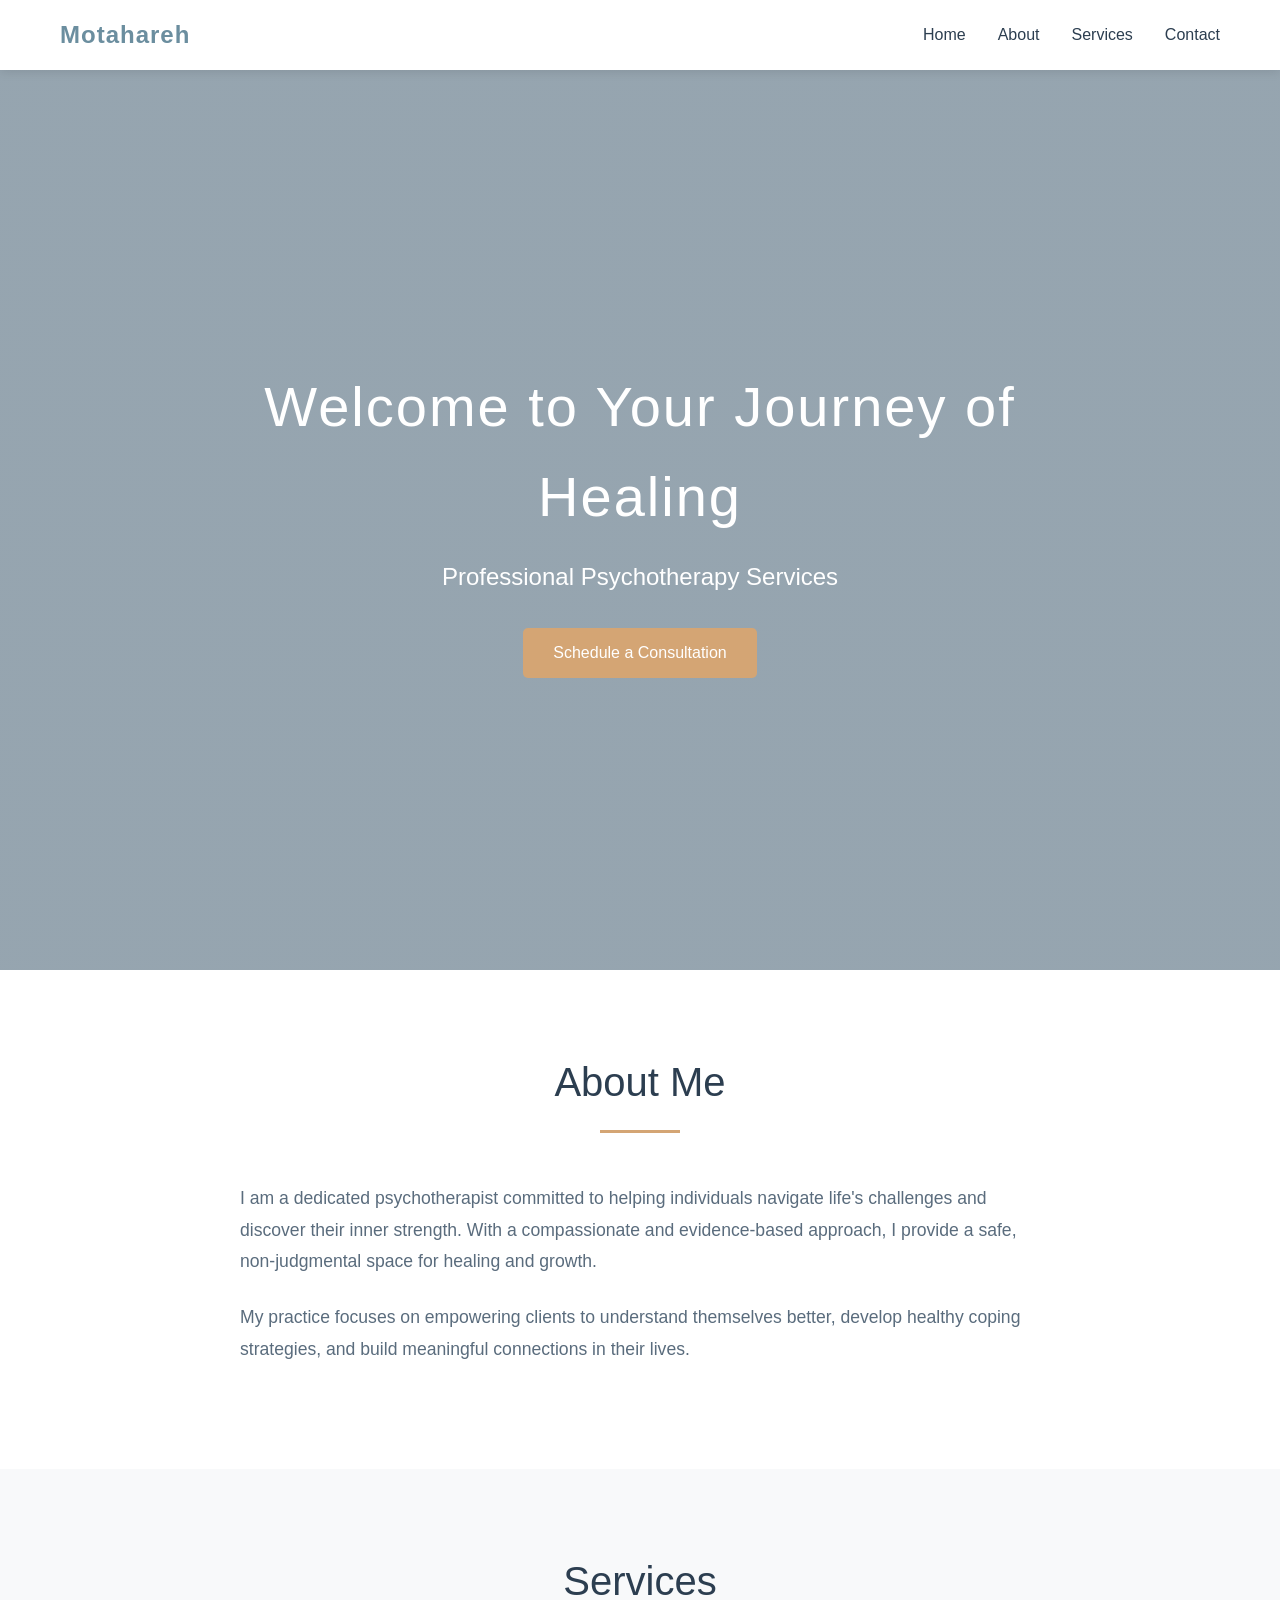
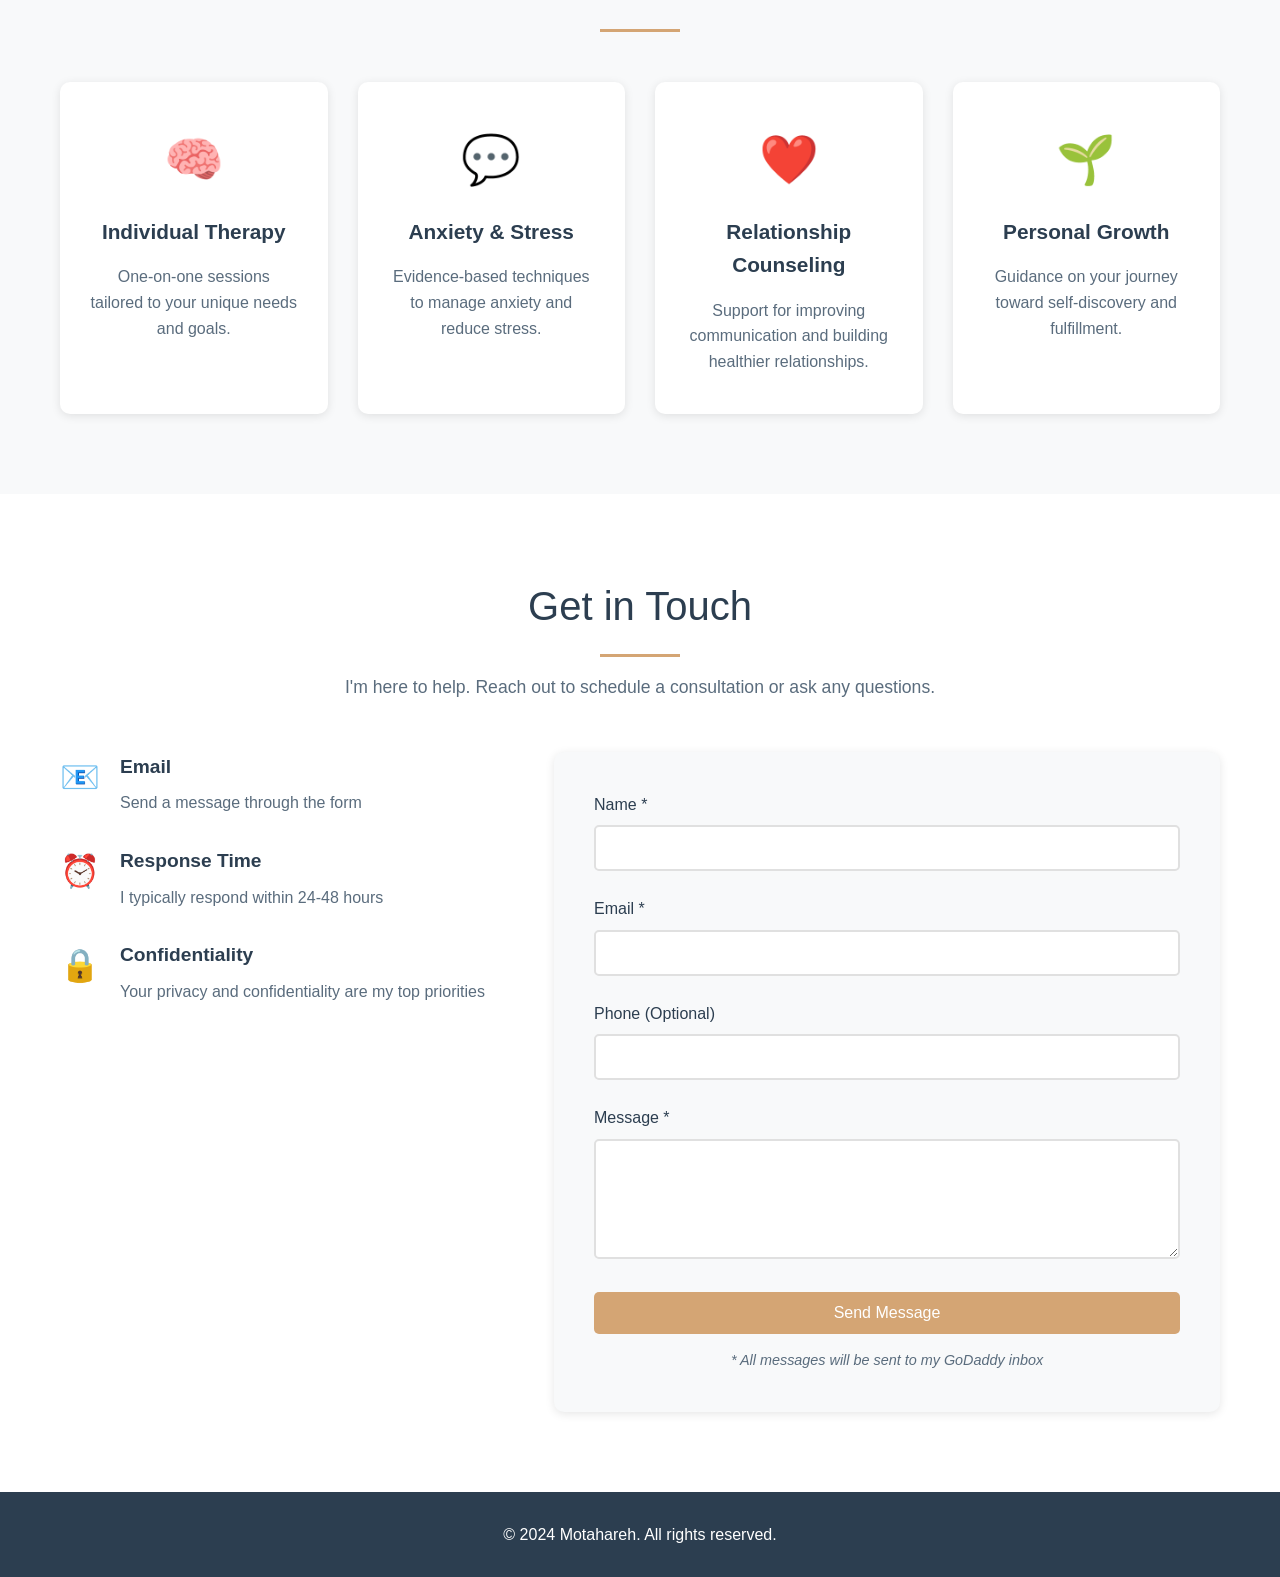
==== index.html @ 57ba9994 "Add files via upload" ====
<!DOCTYPE html>
<html lang="en">
<head>
    <meta charset="UTF-8">
    <meta name="viewport" content="width=device-width, initial-scale=1.0">
    <title>Motahareh - Psychotherapy Services</title>
    <link rel="stylesheet" href="styles.css">
</head>
<body>
    <!-- Navigation -->
    <nav class="navbar">
        <div class="container">
            <div class="nav-brand">Motahareh</div>
            <ul class="nav-menu">
                <li><a href="#home">Home</a></li>
                <li><a href="#about">About</a></li>
                <li><a href="#services">Services</a></li>
                <li><a href="#contact">Contact</a></li>
            </ul>
        </div>
    </nav>

    <!-- Hero Section with Therapy Photo -->
    <section id="home" class="hero">
        <div class="hero-overlay"></div>
        <div class="hero-content">
            <h1>Welcome to Your Journey of Healing</h1>
            <p class="hero-subtitle">Professional Psychotherapy Services</p>
            <a href="#contact" class="btn btn-primary">Schedule a Consultation</a>
        </div>
    </section>

    <!-- About Section -->
    <section id="about" class="about">
        <div class="container">
            <div class="section-header">
                <h2>About Me</h2>
                <div class="underline"></div>
            </div>
            <div class="about-content">
                <div class="about-text">
                    <p>I am a dedicated psychotherapist committed to helping individuals navigate life's challenges and discover their inner strength. With a compassionate and evidence-based approach, I provide a safe, non-judgmental space for healing and growth.</p>
                    <p>My practice focuses on empowering clients to understand themselves better, develop healthy coping strategies, and build meaningful connections in their lives.</p>
                </div>
            </div>
        </div>
    </section>

    <!-- Services Section -->
    <section id="services" class="services">
        <div class="container">
            <div class="section-header">
                <h2>Services</h2>
                <div class="underline"></div>
            </div>
            <div class="services-grid">
                <div class="service-card">
                    <div class="service-icon">🧠</div>
                    <h3>Individual Therapy</h3>
                    <p>One-on-one sessions tailored to your unique needs and goals.</p>
                </div>
                <div class="service-card">
                    <div class="service-icon">💬</div>
                    <h3>Anxiety & Stress</h3>
                    <p>Evidence-based techniques to manage anxiety and reduce stress.</p>
                </div>
                <div class="service-card">
                    <div class="service-icon">❤️</div>
                    <h3>Relationship Counseling</h3>
                    <p>Support for improving communication and building healthier relationships.</p>
                </div>
                <div class="service-card">
                    <div class="service-icon">🌱</div>
                    <h3>Personal Growth</h3>
                    <p>Guidance on your journey toward self-discovery and fulfillment.</p>
                </div>
            </div>
        </div>
    </section>

    <!-- Contact Section -->
    <section id="contact" class="contact">
        <div class="container">
            <div class="section-header">
                <h2>Get in Touch</h2>
                <div class="underline"></div>
                <p class="section-subtitle">I'm here to help. Reach out to schedule a consultation or ask any questions.</p>
            </div>
            <div class="contact-wrapper">
                <div class="contact-info">
                    <div class="info-item">
                        <div class="info-icon">📧</div>
                        <div>
                            <h4>Email</h4>
                            <p>Send a message through the form</p>
                        </div>
                    </div>
                    <div class="info-item">
                        <div class="info-icon">⏰</div>
                        <div>
                            <h4>Response Time</h4>
                            <p>I typically respond within 24-48 hours</p>
                        </div>
                    </div>
                    <div class="info-item">
                        <div class="info-icon">🔒</div>
                        <div>
                            <h4>Confidentiality</h4>
                            <p>Your privacy and confidentiality are my top priorities</p>
                        </div>
                    </div>
                </div>
                <form class="contact-form" id="contactForm" action="#" method="POST">
                    <div class="form-group">
                        <label for="name">Name *</label>
                        <input type="text" id="name" name="name" required>
                    </div>
                    <div class="form-group">
                        <label for="email">Email *</label>
                        <input type="email" id="email" name="email" required>
                    </div>
                    <div class="form-group">
                        <label for="phone">Phone (Optional)</label>
                        <input type="tel" id="phone" name="phone">
                    </div>
                    <div class="form-group">
                        <label for="message">Message *</label>
                        <textarea id="message" name="message" rows="5" required></textarea>
                    </div>
                    <button type="submit" class="btn btn-primary btn-full">Send Message</button>
                    <p class="form-note">* All messages will be sent to my GoDaddy inbox</p>
                </form>
            </div>
        </div>
    </section>

    <!-- Footer -->
    <footer class="footer">
        <div class="container">
            <p>&copy; 2024 Motahareh. All rights reserved.</p>
        </div>
    </footer>

    <script src="script.js"></script>
</body>
</html>
---- styles.css ----
/* Reset and Base Styles */
* {
    margin: 0;
    padding: 0;
    box-sizing: border-box;
}

:root {
    --primary-color: #6B8E9F;
    --secondary-color: #8FA8B5;
    --accent-color: #D4A574;
    --text-dark: #2C3E50;
    --text-light: #5A6C7D;
    --bg-light: #F8F9FA;
    --bg-white: #FFFFFF;
    --shadow: 0 2px 10px rgba(0, 0, 0, 0.1);
    --shadow-hover: 0 5px 20px rgba(0, 0, 0, 0.15);
}

body {
    font-family: 'Segoe UI', Tahoma, Geneva, Verdana, sans-serif;
    line-height: 1.6;
    color: var(--text-dark);
    overflow-x: hidden;
}

.container {
    max-width: 1200px;
    margin: 0 auto;
    padding: 0 20px;
}

/* Navigation */
.navbar {
    background: var(--bg-white);
    box-shadow: var(--shadow);
    position: fixed;
    top: 0;
    width: 100%;
    z-index: 1000;
    padding: 1rem 0;
}

.navbar .container {
    display: flex;
    justify-content: space-between;
    align-items: center;
}

.nav-brand {
    font-size: 1.5rem;
    font-weight: 600;
    color: var(--primary-color);
    letter-spacing: 1px;
}

.nav-menu {
    display: flex;
    list-style: none;
    gap: 2rem;
}

.nav-menu a {
    text-decoration: none;
    color: var(--text-dark);
    font-weight: 500;
    transition: color 0.3s ease;
}

.nav-menu a:hover {
    color: var(--primary-color);
}

/* Hero Section */
.hero {
    height: 100vh;
    background: linear-gradient(rgba(107, 142, 159, 0.4), rgba(107, 142, 159, 0.4)),
                url('https://images.unsplash.com/photo-1506126613408-eca07ce68773?ixlib=rb-4.0.3&ixid=M3wxMjA3fDB8MHxwaG90by1wYWdlfHx8fGVufDB8fHx8fA%3D%3D&auto=format&fit=crop&w=1999&q=80') center/cover no-repeat;
    display: flex;
    align-items: center;
    justify-content: center;
    text-align: center;
    color: white;
    position: relative;
    margin-top: 70px;
}

.hero-overlay {
    position: absolute;
    top: 0;
    left: 0;
    right: 0;
    bottom: 0;
    background: rgba(44, 62, 80, 0.3);
}

.hero-content {
    position: relative;
    z-index: 1;
    max-width: 800px;
    padding: 0 20px;
}

.hero h1 {
    font-size: 3.5rem;
    margin-bottom: 1rem;
    font-weight: 300;
    letter-spacing: 2px;
}

.hero-subtitle {
    font-size: 1.5rem;
    margin-bottom: 2rem;
    font-weight: 300;
}

/* Buttons */
.btn {
    display: inline-block;
    padding: 12px 30px;
    text-decoration: none;
    border-radius: 5px;
    font-weight: 500;
    transition: all 0.3s ease;
    border: none;
    cursor: pointer;
    font-size: 1rem;
}

.btn-primary {
    background: var(--accent-color);
    color: white;
}

.btn-primary:hover {
    background: #C49564;
    transform: translateY(-2px);
    box-shadow: var(--shadow-hover);
}

.btn-full {
    width: 100%;
}

/* Section Styles */
section {
    padding: 80px 0;
}

.section-header {
    text-align: center;
    margin-bottom: 50px;
}

.section-header h2 {
    font-size: 2.5rem;
    color: var(--text-dark);
    margin-bottom: 1rem;
    font-weight: 300;
}

.underline {
    width: 80px;
    height: 3px;
    background: var(--accent-color);
    margin: 0 auto 1rem;
}

.section-subtitle {
    color: var(--text-light);
    font-size: 1.1rem;
    max-width: 600px;
    margin: 0 auto;
}

/* About Section */
.about {
    background: var(--bg-white);
}

.about-content {
    max-width: 800px;
    margin: 0 auto;
}

.about-text p {
    font-size: 1.1rem;
    color: var(--text-light);
    margin-bottom: 1.5rem;
    line-height: 1.8;
}

/* Services Section */
.services {
    background: var(--bg-light);
}

.services-grid {
    display: grid;
    grid-template-columns: repeat(auto-fit, minmax(250px, 1fr));
    gap: 30px;
    margin-top: 50px;
}

.service-card {
    background: var(--bg-white);
    padding: 40px 30px;
    border-radius: 10px;
    text-align: center;
    box-shadow: var(--shadow);
    transition: transform 0.3s ease, box-shadow 0.3s ease;
}

.service-card:hover {
    transform: translateY(-5px);
    box-shadow: var(--shadow-hover);
}

.service-icon {
    font-size: 3rem;
    margin-bottom: 1rem;
}

.service-card h3 {
    color: var(--text-dark);
    margin-bottom: 1rem;
    font-size: 1.3rem;
}

.service-card p {
    color: var(--text-light);
    line-height: 1.6;
}

/* Contact Section */
.contact {
    background: var(--bg-white);
}

.contact-wrapper {
    display: grid;
    grid-template-columns: 1fr 1.5fr;
    gap: 50px;
    margin-top: 50px;
}

.contact-info {
    display: flex;
    flex-direction: column;
    gap: 30px;
}

.info-item {
    display: flex;
    gap: 20px;
    align-items: flex-start;
}

.info-icon {
    font-size: 2rem;
    flex-shrink: 0;
}

.info-item h4 {
    color: var(--text-dark);
    margin-bottom: 0.5rem;
    font-size: 1.2rem;
}

.info-item p {
    color: var(--text-light);
    line-height: 1.6;
}

.contact-form {
    background: var(--bg-light);
    padding: 40px;
    border-radius: 10px;
    box-shadow: var(--shadow);
}

.form-group {
    margin-bottom: 25px;
}

.form-group label {
    display: block;
    margin-bottom: 8px;
    color: var(--text-dark);
    font-weight: 500;
}

.form-group input,
.form-group textarea {
    width: 100%;
    padding: 12px;
    border: 2px solid #E0E0E0;
    border-radius: 5px;
    font-size: 1rem;
    font-family: inherit;
    transition: border-color 0.3s ease;
}

.form-group input:focus,
.form-group textarea:focus {
    outline: none;
    border-color: var(--primary-color);
}

.form-group textarea {
    resize: vertical;
    min-height: 120px;
}

.form-note {
    margin-top: 15px;
    font-size: 0.9rem;
    color: var(--text-light);
    text-align: center;
    font-style: italic;
}

/* Footer */
.footer {
    background: var(--text-dark);
    color: white;
    text-align: center;
    padding: 30px 0;
}

/* Responsive Design */
@media (max-width: 768px) {
    .nav-menu {
        gap: 1rem;
        font-size: 0.9rem;
    }

    .hero h1 {
        font-size: 2.5rem;
    }

    .hero-subtitle {
        font-size: 1.2rem;
    }

    .section-header h2 {
        font-size: 2rem;
    }

    .contact-wrapper {
        grid-template-columns: 1fr;
    }

    .services-grid {
        grid-template-columns: 1fr;
    }
}

@media (max-width: 480px) {
    .hero h1 {
        font-size: 2rem;
    }

    .nav-menu {
        flex-direction: column;
        gap: 0.5rem;
    }

    .contact-form {
        padding: 25px;
    }
}
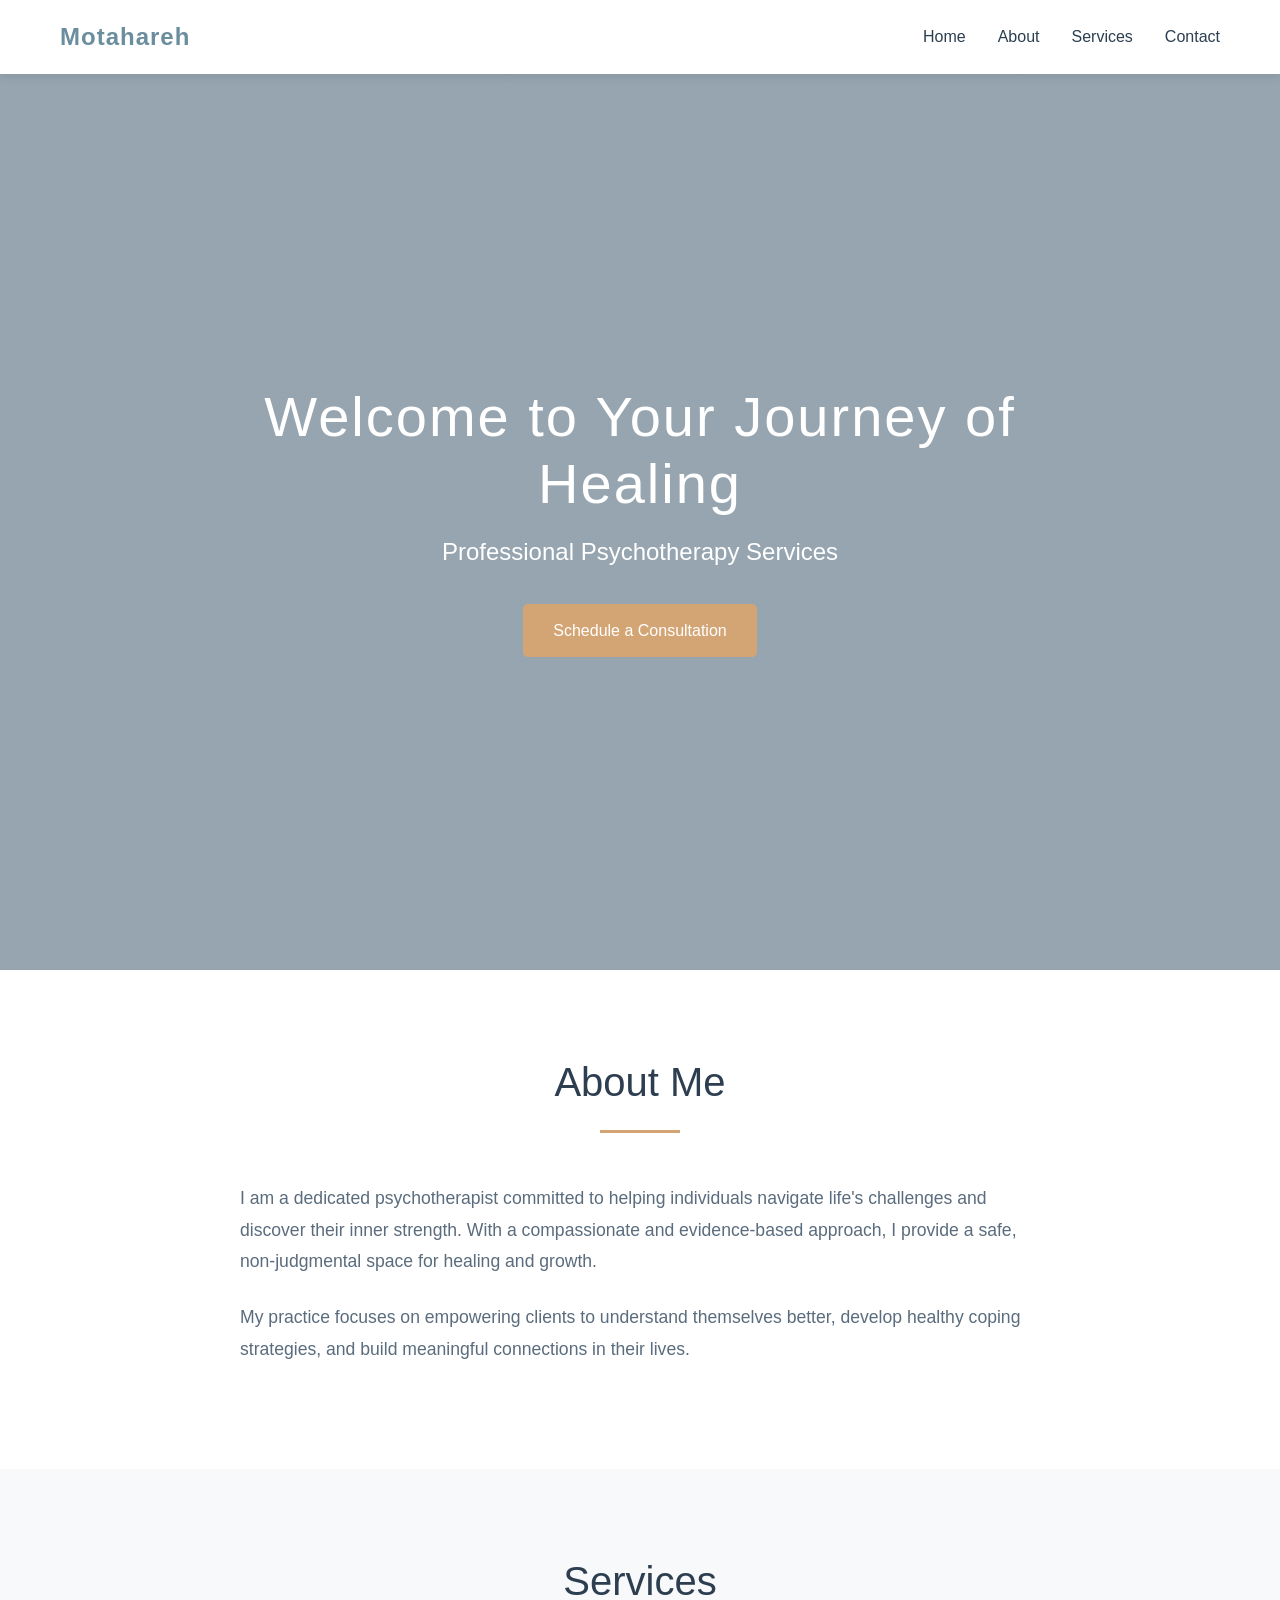
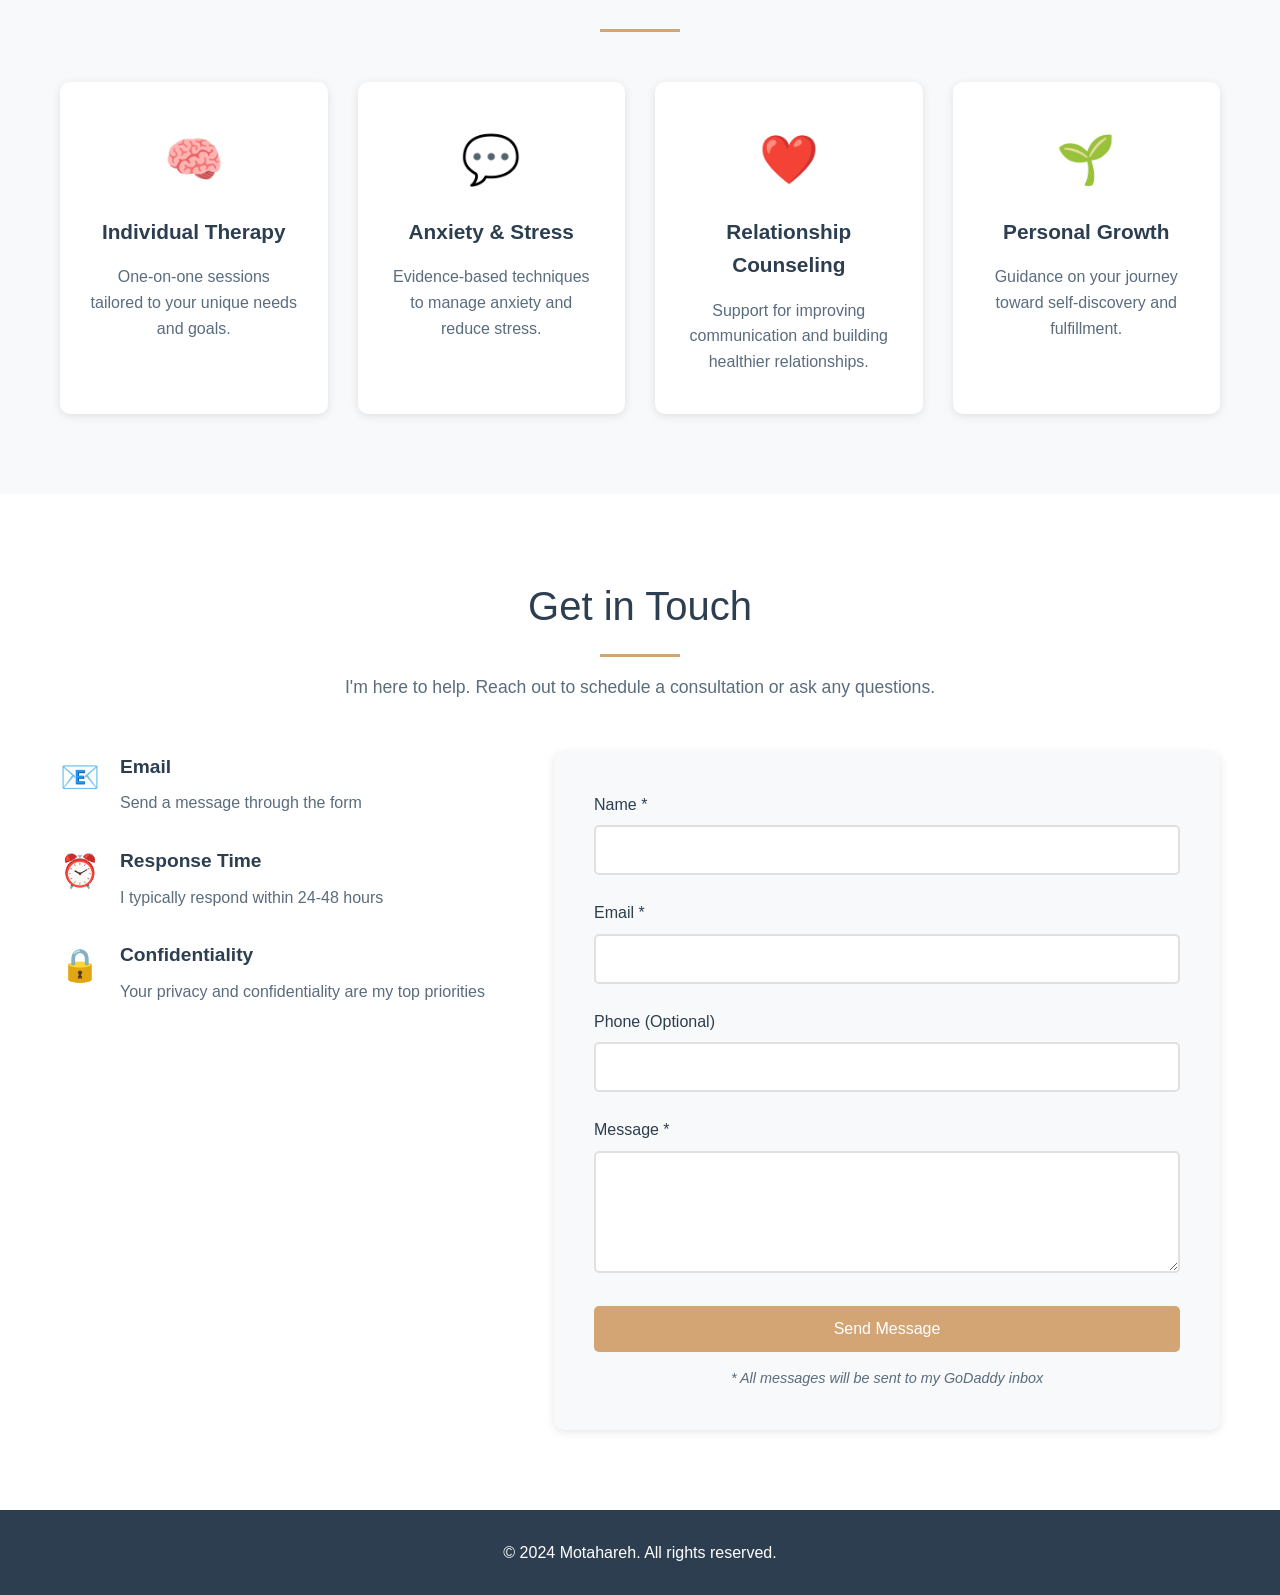
==== commit 0931c574: "Make website mobile-friendly: Add hamburger menu, improve responsive design, optimize touch targets" ====
--- a/index.html
+++ b/index.html
@@ -11,6 +11,11 @@
     <nav class="navbar">
         <div class="container">
             <div class="nav-brand">Motahareh</div>
+            <button class="mobile-menu-toggle" aria-label="Toggle menu">
+                <span></span>
+                <span></span>
+                <span></span>
+            </button>
             <ul class="nav-menu">
                 <li><a href="#home">Home</a></li>
                 <li><a href="#about">About</a></li>
--- a/styles.css
+++ b/styles.css
@@ -30,6 +30,12 @@
     padding: 0 20px;
 }
 
+@media (max-width: 768px) {
+    .container {
+        padding: 0 15px;
+    }
+}
+
 /* Navigation */
 .navbar {
     background: var(--bg-white);
@@ -54,6 +60,36 @@
     letter-spacing: 1px;
 }
 
+.mobile-menu-toggle {
+    display: none;
+    flex-direction: column;
+    background: none;
+    border: none;
+    cursor: pointer;
+    padding: 5px;
+    gap: 5px;
+}
+
+.mobile-menu-toggle span {
+    width: 25px;
+    height: 3px;
+    background: var(--text-dark);
+    transition: all 0.3s ease;
+    border-radius: 2px;
+}
+
+.mobile-menu-toggle.active span:nth-child(1) {
+    transform: rotate(45deg) translate(8px, 8px);
+}
+
+.mobile-menu-toggle.active span:nth-child(2) {
+    opacity: 0;
+}
+
+.mobile-menu-toggle.active span:nth-child(3) {
+    transform: rotate(-45deg) translate(7px, -7px);
+}
+
 .nav-menu {
     display: flex;
     list-style: none;
@@ -65,6 +101,8 @@
     color: var(--text-dark);
     font-weight: 500;
     transition: color 0.3s ease;
+    padding: 0.5rem 0;
+    display: block;
 }
 
 .nav-menu a:hover {
@@ -73,7 +111,8 @@
 
 /* Hero Section */
 .hero {
-    height: 100vh;
+    min-height: 100vh;
+    height: auto;
     background: linear-gradient(rgba(107, 142, 159, 0.4), rgba(107, 142, 159, 0.4)),
                 url('https://images.unsplash.com/photo-1506126613408-eca07ce68773?ixlib=rb-4.0.3&ixid=M3wxMjA3fDB8MHxwaG90by1wYWdlfHx8fGVufDB8fHx8fA%3D%3D&auto=format&fit=crop&w=1999&q=80') center/cover no-repeat;
     display: flex;
@@ -83,6 +122,7 @@
     color: white;
     position: relative;
     margin-top: 70px;
+    padding: 40px 0;
 }
 
 .hero-overlay {
@@ -106,6 +146,7 @@
     margin-bottom: 1rem;
     font-weight: 300;
     letter-spacing: 2px;
+    line-height: 1.2;
 }
 
 .hero-subtitle {
@@ -116,8 +157,10 @@
 
 /* Buttons */
 .btn {
-    display: inline-block;
-    padding: 12px 30px;
+    display: inline-flex;
+    align-items: center;
+    justify-content: center;
+    padding: 14px 30px;
     text-decoration: none;
     border-radius: 5px;
     font-weight: 500;
@@ -125,6 +168,7 @@
     border: none;
     cursor: pointer;
     font-size: 1rem;
+    min-height: 44px; /* Minimum touch target size */
 }
 
 .btn-primary {
@@ -145,6 +189,18 @@
 /* Section Styles */
 section {
     padding: 80px 0;
+}
+
+@media (max-width: 768px) {
+    section {
+        padding: 50px 0;
+    }
+}
+
+@media (max-width: 480px) {
+    section {
+        padding: 40px 0;
+    }
 }
 
 .section-header {
@@ -188,6 +244,12 @@
     color: var(--text-light);
     margin-bottom: 1.5rem;
     line-height: 1.8;
+}
+
+@media (max-width: 768px) {
+    .about-text p {
+        font-size: 1rem;
+    }
 }
 
 /* Services Section */
@@ -279,6 +341,18 @@
     box-shadow: var(--shadow);
 }
 
+@media (max-width: 768px) {
+    .contact-form {
+        padding: 30px 20px;
+    }
+}
+
+@media (max-width: 480px) {
+    .contact-form {
+        padding: 25px 15px;
+    }
+}
+
 .form-group {
     margin-bottom: 25px;
 }
@@ -293,12 +367,20 @@
 .form-group input,
 .form-group textarea {
     width: 100%;
-    padding: 12px;
+    padding: 14px;
     border: 2px solid #E0E0E0;
     border-radius: 5px;
     font-size: 1rem;
     font-family: inherit;
     transition: border-color 0.3s ease;
+    min-height: 44px; /* Minimum touch target size */
+}
+
+@media (max-width: 480px) {
+    .form-group input,
+    .form-group textarea {
+        font-size: 16px; /* Prevents zoom on iOS */
+    }
 }
 
 .form-group input:focus,
@@ -330,44 +412,180 @@
 
 /* Responsive Design */
 @media (max-width: 768px) {
+    .mobile-menu-toggle {
+        display: flex;
+    }
+
     .nav-menu {
-        gap: 1rem;
-        font-size: 0.9rem;
+        position: fixed;
+        top: 70px;
+        left: 0;
+        width: 100%;
+        background: var(--bg-white);
+        flex-direction: column;
+        gap: 0;
+        padding: 0;
+        max-height: 0;
+        overflow: hidden;
+        transition: max-height 0.3s ease, box-shadow 0.3s ease;
+        box-shadow: none;
+    }
+
+    .nav-menu.active {
+        max-height: 400px;
+        box-shadow: var(--shadow);
+        padding: 20px 0;
+    }
+
+    .nav-menu li {
+        width: 100%;
+        border-bottom: 1px solid #f0f0f0;
+    }
+
+    .nav-menu li:last-child {
+        border-bottom: none;
+    }
+
+    .nav-menu a {
+        padding: 15px 20px;
+        font-size: 1rem;
+        width: 100%;
+    }
+
+    .hero {
+        min-height: 70vh;
+        padding: 60px 0;
     }
 
     .hero h1 {
-        font-size: 2.5rem;
+        font-size: 2.2rem;
+        letter-spacing: 1px;
+        padding: 0 10px;
     }
 
     .hero-subtitle {
-        font-size: 1.2rem;
+        font-size: 1.1rem;
+        padding: 0 10px;
     }
 
     .section-header h2 {
         font-size: 2rem;
     }
 
+    .section-header {
+        margin-bottom: 35px;
+    }
+
     .contact-wrapper {
         grid-template-columns: 1fr;
+        gap: 30px;
     }
 
     .services-grid {
         grid-template-columns: 1fr;
+        gap: 20px;
+    }
+
+    .service-card {
+        padding: 30px 20px;
+    }
+
+    .info-item {
+        gap: 15px;
+    }
+
+    .info-icon {
+        font-size: 1.5rem;
     }
 }
 
 @media (max-width: 480px) {
+    .nav-brand {
+        font-size: 1.3rem;
+    }
+
+    .hero {
+        min-height: 60vh;
+        padding: 40px 0;
+        margin-top: 60px;
+    }
+
     .hero h1 {
-        font-size: 2rem;
-    }
-
-    .nav-menu {
+        font-size: 1.8rem;
+        margin-bottom: 0.8rem;
+    }
+
+    .hero-subtitle {
+        font-size: 1rem;
+        margin-bottom: 1.5rem;
+    }
+
+    .section-header h2 {
+        font-size: 1.75rem;
+    }
+
+    .section-header {
+        margin-bottom: 30px;
+    }
+
+    .section-subtitle {
+        font-size: 1rem;
+        padding: 0 10px;
+    }
+
+    .about-text p {
+        font-size: 0.95rem;
+    }
+
+    .service-card {
+        padding: 25px 15px;
+    }
+
+    .service-icon {
+        font-size: 2.5rem;
+    }
+
+    .service-card h3 {
+        font-size: 1.2rem;
+    }
+
+    .contact-wrapper {
+        gap: 25px;
+    }
+
+    .contact-info {
+        gap: 20px;
+    }
+
+    .info-item {
         flex-direction: column;
-        gap: 0.5rem;
-    }
-
-    .contact-form {
-        padding: 25px;
-    }
-}
-
+        text-align: center;
+        gap: 10px;
+    }
+
+    .info-item h4 {
+        font-size: 1.1rem;
+    }
+
+    .form-group {
+        margin-bottom: 20px;
+    }
+
+    .form-group label {
+        font-size: 0.95rem;
+        margin-bottom: 6px;
+    }
+
+    .btn {
+        padding: 12px 25px;
+        font-size: 0.95rem;
+    }
+}
+
+/* Landscape mobile orientation */
+@media (max-width: 768px) and (orientation: landscape) {
+    .hero {
+        min-height: 100vh;
+    }
+}
+
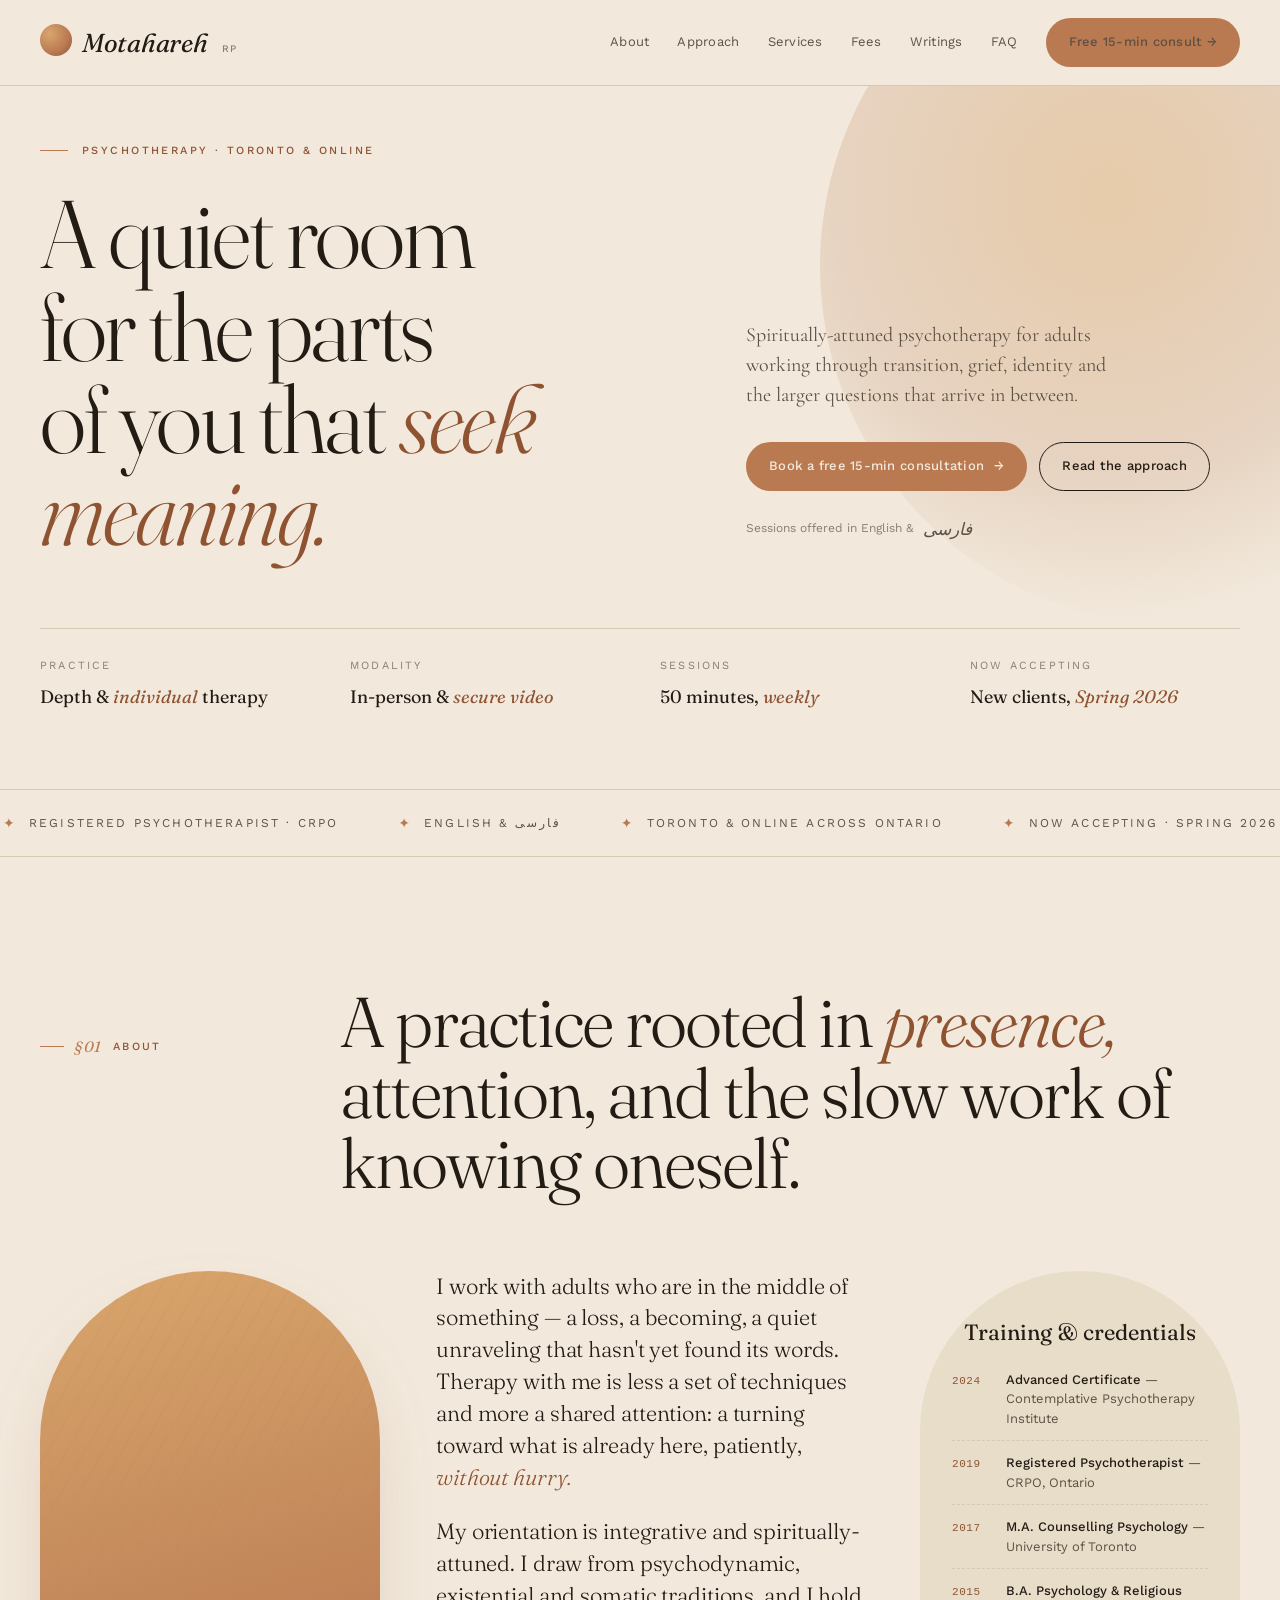
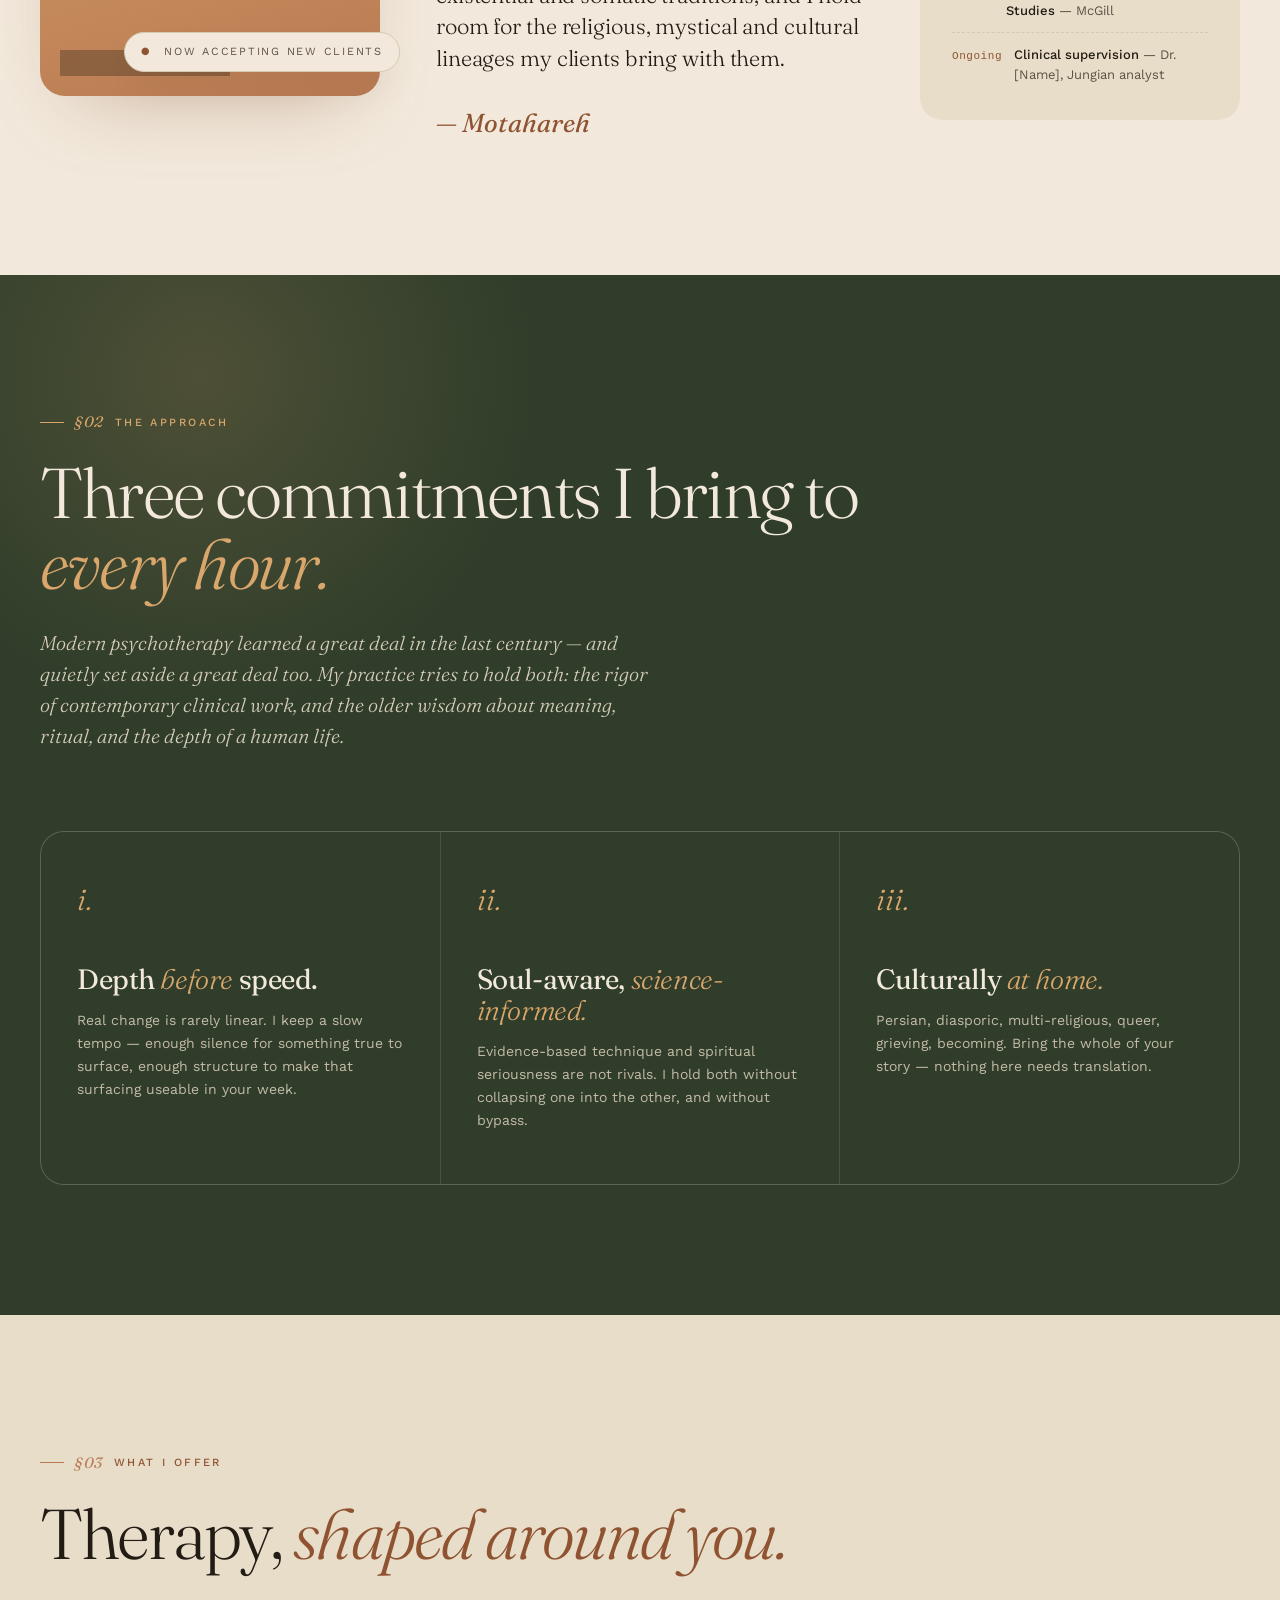
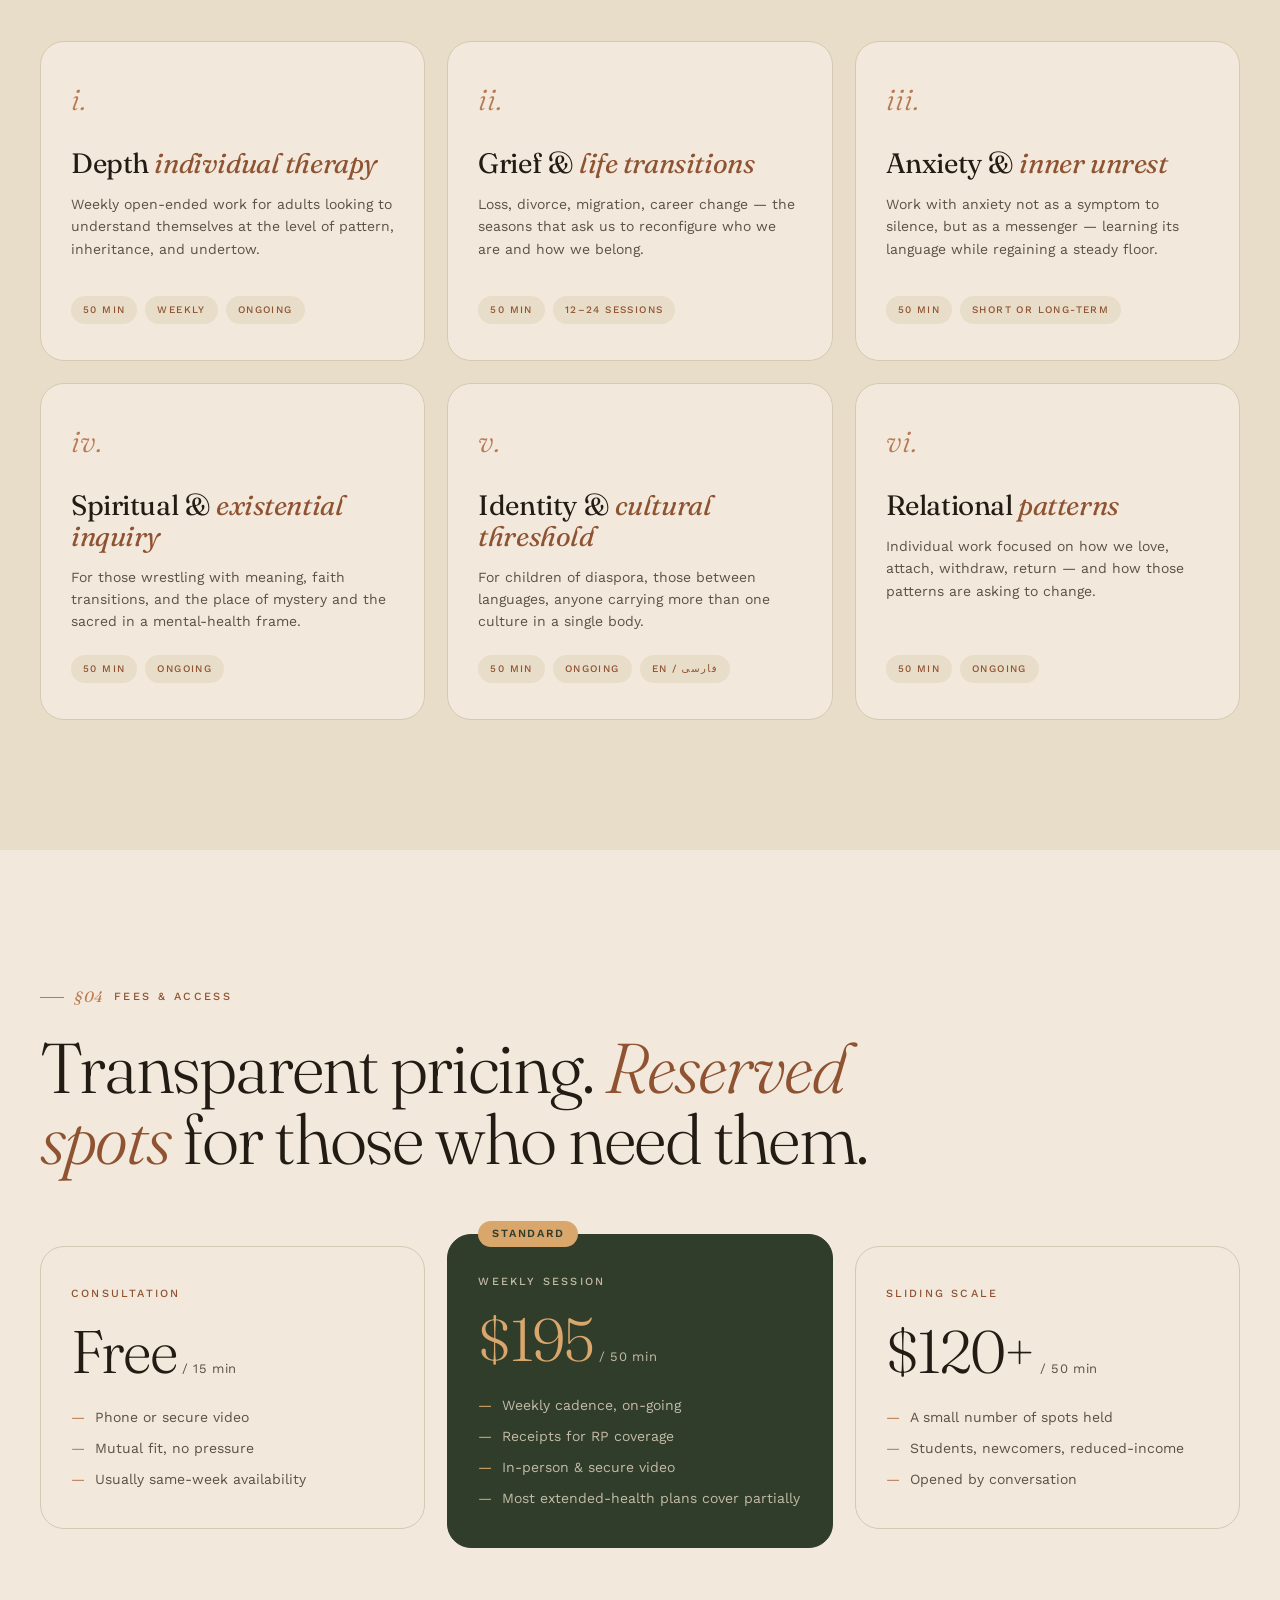
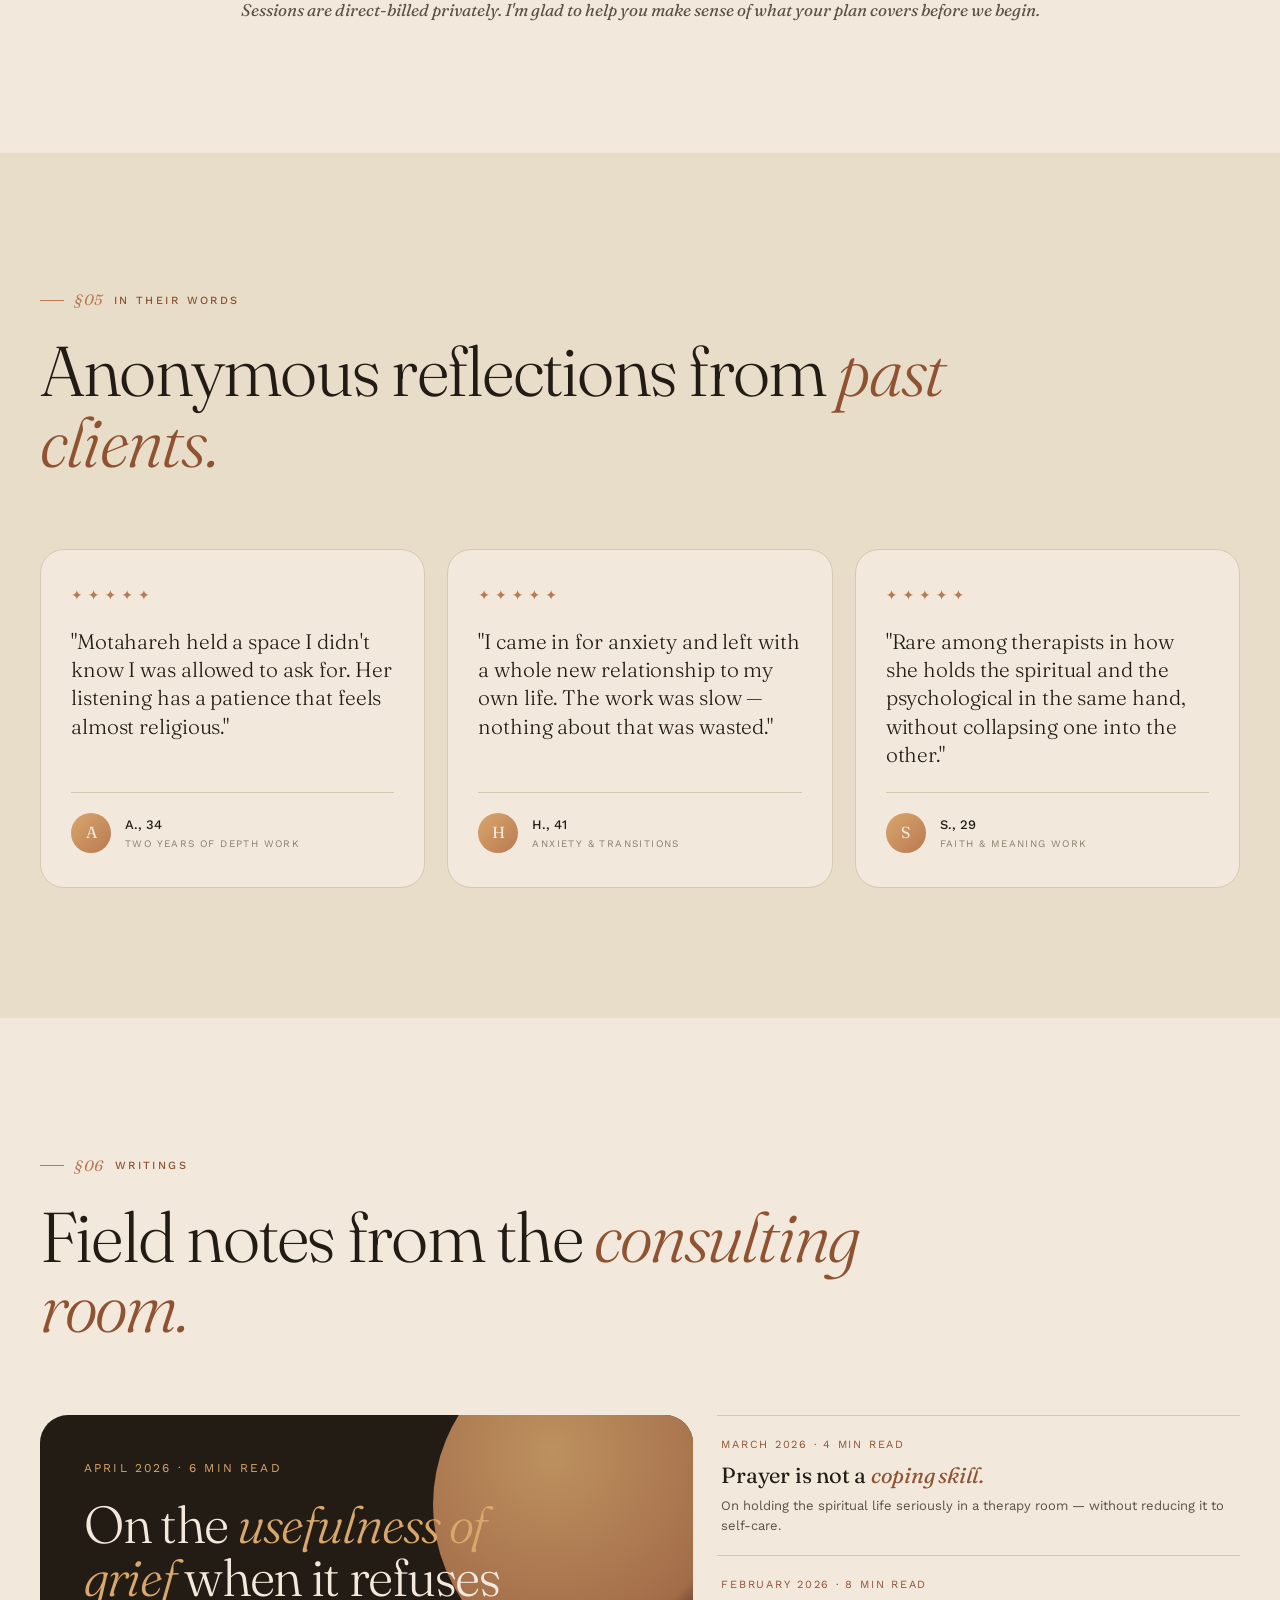
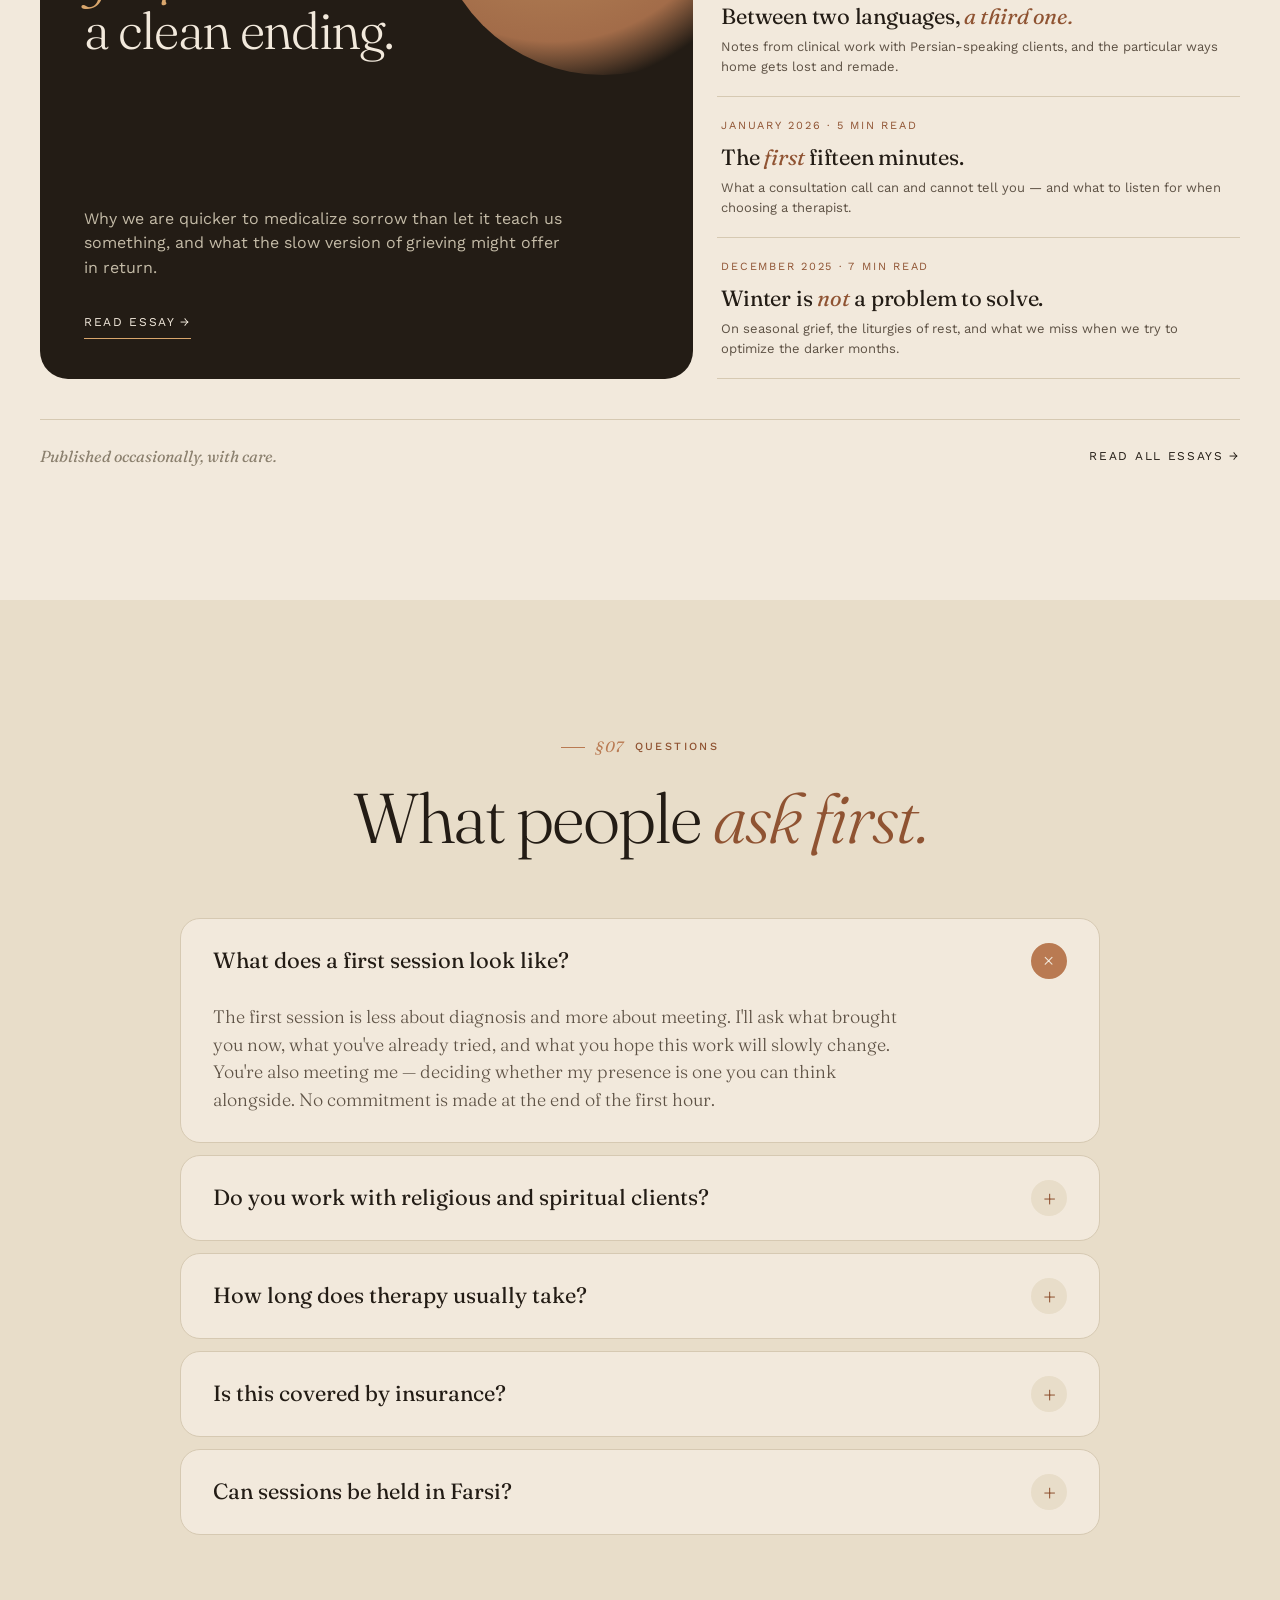
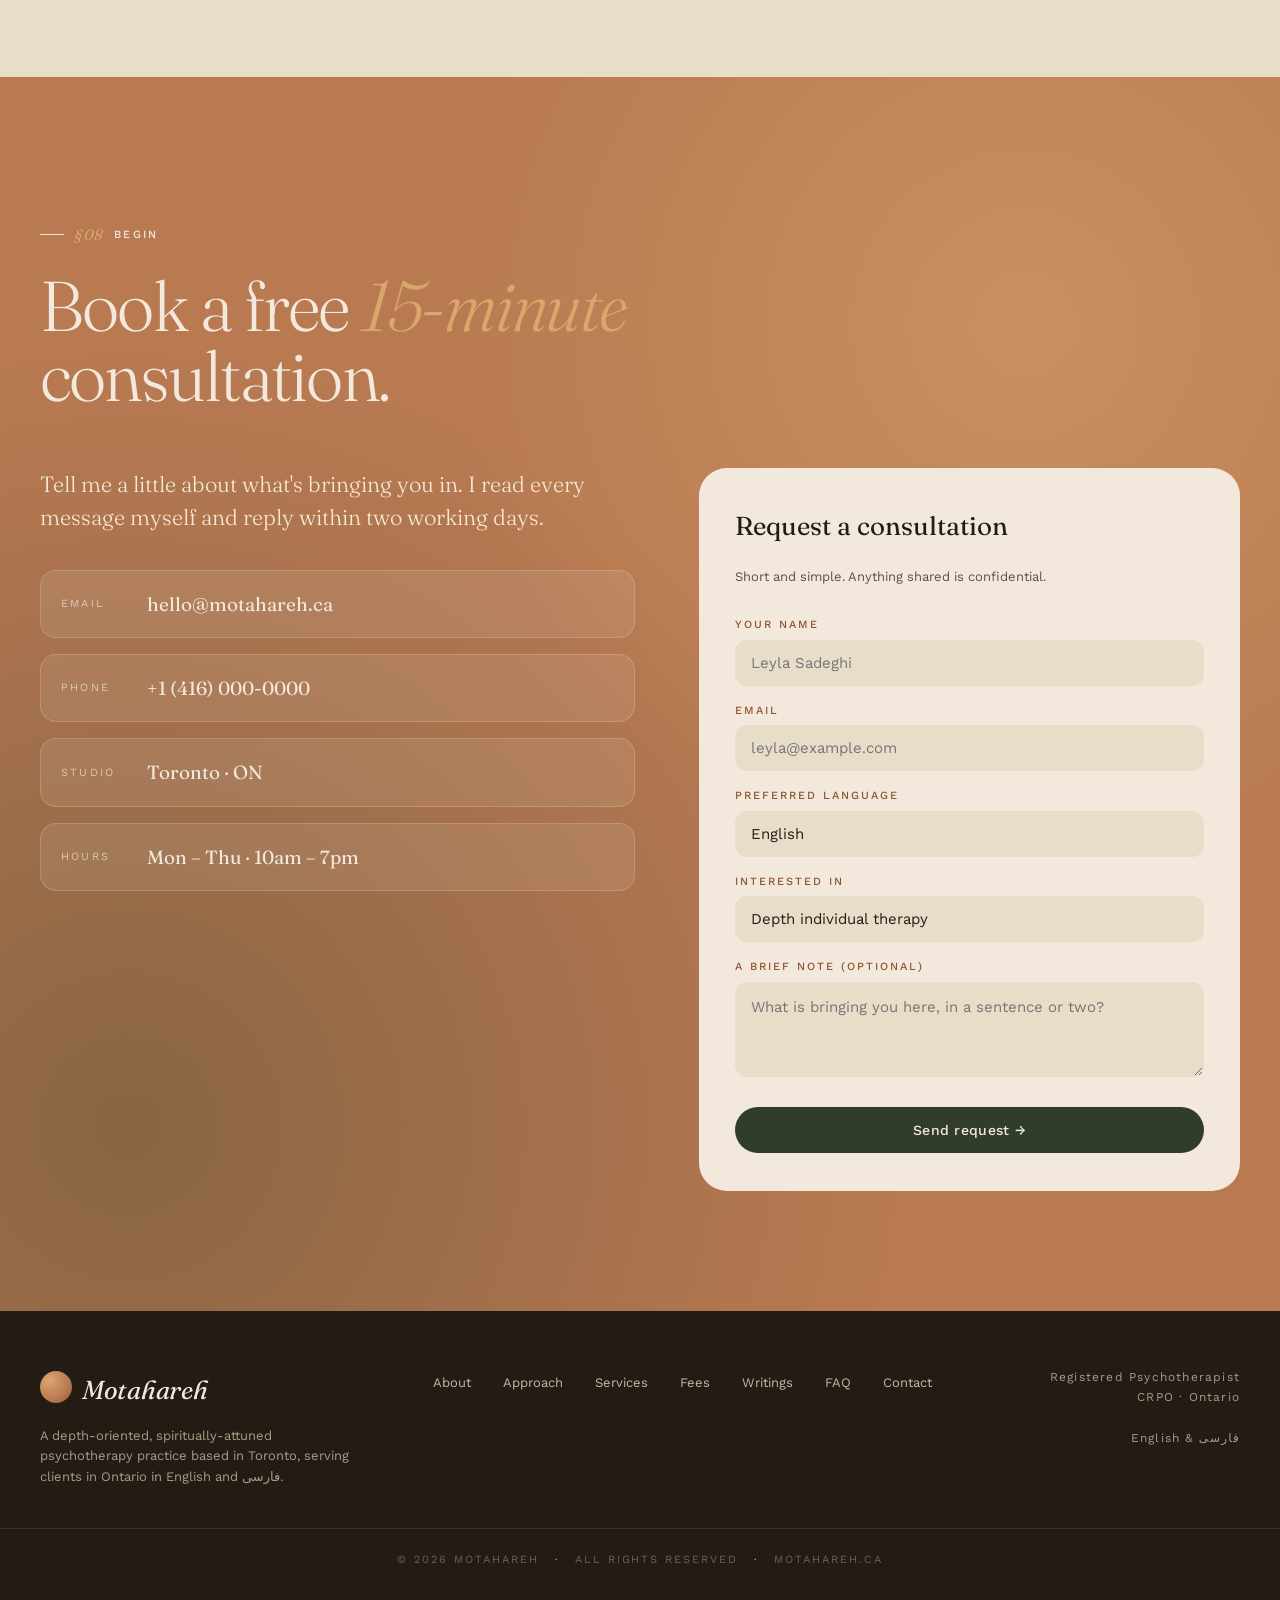
==== commit 9173ad7c: "Redesign website with editorial/grounded mashup from Claude Design Complete visual overhaul: new typ" ====
--- a/index.html
+++ b/index.html
@@ -1,152 +1,410 @@
-<!DOCTYPE html>
-<html lang="en">
-<head>
-    <meta charset="UTF-8">
-    <meta name="viewport" content="width=device-width, initial-scale=1.0">
-    <title>Motahareh - Psychotherapy Services</title>
-    <link rel="stylesheet" href="styles.css">
-</head>
-<body>
-    <!-- Navigation -->
-    <nav class="navbar">
-        <div class="container">
-            <div class="nav-brand">Motahareh</div>
-            <button class="mobile-menu-toggle" aria-label="Toggle menu">
-                <span></span>
-                <span></span>
-                <span></span>
-            </button>
-            <ul class="nav-menu">
-                <li><a href="#home">Home</a></li>
-                <li><a href="#about">About</a></li>
-                <li><a href="#services">Services</a></li>
-                <li><a href="#contact">Contact</a></li>
-            </ul>
-        </div>
-    </nav>
-
-    <!-- Hero Section with Therapy Photo -->
-    <section id="home" class="hero">
-        <div class="hero-overlay"></div>
-        <div class="hero-content">
-            <h1>Welcome to Your Journey of Healing</h1>
-            <p class="hero-subtitle">Professional Psychotherapy Services</p>
-            <a href="#contact" class="btn btn-primary">Schedule a Consultation</a>
-        </div>
-    </section>
-
-    <!-- About Section -->
-    <section id="about" class="about">
-        <div class="container">
-            <div class="section-header">
-                <h2>About Me</h2>
-                <div class="underline"></div>
-            </div>
-            <div class="about-content">
-                <div class="about-text">
-                    <p>I am a dedicated psychotherapist committed to helping individuals navigate life's challenges and discover their inner strength. With a compassionate and evidence-based approach, I provide a safe, non-judgmental space for healing and growth.</p>
-                    <p>My practice focuses on empowering clients to understand themselves better, develop healthy coping strategies, and build meaningful connections in their lives.</p>
-                </div>
-            </div>
-        </div>
-    </section>
-
-    <!-- Services Section -->
-    <section id="services" class="services">
-        <div class="container">
-            <div class="section-header">
-                <h2>Services</h2>
-                <div class="underline"></div>
-            </div>
-            <div class="services-grid">
-                <div class="service-card">
-                    <div class="service-icon">🧠</div>
-                    <h3>Individual Therapy</h3>
-                    <p>One-on-one sessions tailored to your unique needs and goals.</p>
-                </div>
-                <div class="service-card">
-                    <div class="service-icon">💬</div>
-                    <h3>Anxiety & Stress</h3>
-                    <p>Evidence-based techniques to manage anxiety and reduce stress.</p>
-                </div>
-                <div class="service-card">
-                    <div class="service-icon">❤️</div>
-                    <h3>Relationship Counseling</h3>
-                    <p>Support for improving communication and building healthier relationships.</p>
-                </div>
-                <div class="service-card">
-                    <div class="service-icon">🌱</div>
-                    <h3>Personal Growth</h3>
-                    <p>Guidance on your journey toward self-discovery and fulfillment.</p>
-                </div>
-            </div>
-        </div>
-    </section>
-
-    <!-- Contact Section -->
-    <section id="contact" class="contact">
-        <div class="container">
-            <div class="section-header">
-                <h2>Get in Touch</h2>
-                <div class="underline"></div>
-                <p class="section-subtitle">I'm here to help. Reach out to schedule a consultation or ask any questions.</p>
-            </div>
-            <div class="contact-wrapper">
-                <div class="contact-info">
-                    <div class="info-item">
-                        <div class="info-icon">📧</div>
-                        <div>
-                            <h4>Email</h4>
-                            <p>Send a message through the form</p>
-                        </div>
-                    </div>
-                    <div class="info-item">
-                        <div class="info-icon">⏰</div>
-                        <div>
-                            <h4>Response Time</h4>
-                            <p>I typically respond within 24-48 hours</p>
-                        </div>
-                    </div>
-                    <div class="info-item">
-                        <div class="info-icon">🔒</div>
-                        <div>
-                            <h4>Confidentiality</h4>
-                            <p>Your privacy and confidentiality are my top priorities</p>
-                        </div>
-                    </div>
-                </div>
-                <form class="contact-form" id="contactForm" action="#" method="POST">
-                    <div class="form-group">
-                        <label for="name">Name *</label>
-                        <input type="text" id="name" name="name" required>
-                    </div>
-                    <div class="form-group">
-                        <label for="email">Email *</label>
-                        <input type="email" id="email" name="email" required>
-                    </div>
-                    <div class="form-group">
-                        <label for="phone">Phone (Optional)</label>
-                        <input type="tel" id="phone" name="phone">
-                    </div>
-                    <div class="form-group">
-                        <label for="message">Message *</label>
-                        <textarea id="message" name="message" rows="5" required></textarea>
-                    </div>
-                    <button type="submit" class="btn btn-primary btn-full">Send Message</button>
-                    <p class="form-note">* All messages will be sent to my GoDaddy inbox</p>
-                </form>
-            </div>
-        </div>
-    </section>
-
-    <!-- Footer -->
-    <footer class="footer">
-        <div class="container">
-            <p>&copy; 2024 Motahareh. All rights reserved.</p>
-        </div>
-    </footer>
-
-    <script src="script.js"></script>
-</body>
-</html>
-
+<!DOCTYPE html>
+<html lang="en">
+<head>
+<meta charset="UTF-8" />
+<meta name="viewport" content="width=device-width, initial-scale=1" />
+<title>Motahareh — Psychotherapy</title>
+<link rel="preconnect" href="https://fonts.googleapis.com" />
+<link rel="preconnect" href="https://fonts.gstatic.com" crossorigin />
+<link href="https://fonts.googleapis.com/css2?family=Cormorant+Garamond:ital,wght@0,300;0,400;0,500;1,300;1,400&family=Fraunces:ital,opsz,wght@0,9..144,300..500;1,9..144,300..500&family=Work+Sans:wght@300;400;500;600&display=swap" rel="stylesheet" />
+<link rel="stylesheet" href="styles.css" />
+</head>
+<body>
+
+<nav class="top">
+  <div class="wrap">
+    <div class="brand"><span class="mark"></span> Motahareh<sup>RP</sup></div>
+    <button class="mobile-toggle" aria-label="Toggle menu">
+      <span></span><span></span><span></span>
+    </button>
+    <div class="nav-links">
+      <a href="#about">About</a>
+      <a href="#approach">Approach</a>
+      <a href="#services">Services</a>
+      <a href="#fees">Fees</a>
+      <a href="#writings">Writings</a>
+      <a href="#faq">FAQ</a>
+      <a href="#contact" class="btn btn-clay">Free 15-min consult →</a>
+    </div>
+  </div>
+</nav>
+
+<!-- HERO -->
+<header class="hero">
+  <div class="hero-sun"></div>
+  <div class="wrap">
+    <div class="hero-grid">
+      <div class="hero-left">
+        <div class="eyebrow">Psychotherapy · Toronto &amp; Online</div>
+        <h1 class="display">
+          A quiet room<br/>
+          for the parts<br/>
+          of you that <em>seek<br/>meaning.</em>
+        </h1>
+      </div>
+      <div class="hero-right">
+        <p class="lead">
+          Spiritually-attuned psychotherapy for adults working through transition, grief, identity and the larger questions that arrive in between.
+        </p>
+        <div class="hero-cta">
+          <a href="#contact" class="btn btn-clay">Book a free 15-min consultation <span class="arrow">→</span></a>
+          <a href="#approach" class="btn btn-ghost">Read the approach</a>
+        </div>
+        <div class="farsi-tag">Sessions offered in English &amp; <span>فارسی</span></div>
+      </div>
+    </div>
+    <div class="hero-meta">
+      <div class="meta-item"><div class="k">Practice</div><div class="v">Depth &amp; <em>individual</em> therapy</div></div>
+      <div class="meta-item"><div class="k">Modality</div><div class="v">In-person &amp; <em>secure video</em></div></div>
+      <div class="meta-item"><div class="k">Sessions</div><div class="v">50 minutes, <em>weekly</em></div></div>
+      <div class="meta-item"><div class="k">Now accepting</div><div class="v">New clients, <em>Spring 2026</em></div></div>
+    </div>
+  </div>
+</header>
+
+<div class="marquee">
+  <span>Registered Psychotherapist · CRPO</span>
+  <span>English &amp; فارسی</span>
+  <span>Toronto &amp; online across Ontario</span>
+  <span>Now accepting · Spring 2026</span>
+</div>
+
+<!-- ABOUT -->
+<section id="about" class="about">
+  <div class="wrap">
+    <div class="about-head">
+      <div class="section-label"><span class="num">§ 01</span> About</div>
+      <h2 class="section-title">A practice rooted in <em>presence,</em> attention, and the slow work of knowing oneself.</h2>
+    </div>
+    <div class="about-body">
+      <div class="portrait-wrap">
+        <div class="portrait"></div>
+        <div class="portrait-chip"><span>●</span> Now accepting new clients</div>
+      </div>
+      <div class="about-prose">
+        <p>I work with adults who are in the middle of something — a loss, a becoming, a quiet unraveling that hasn't yet found its words. Therapy with me is less a set of techniques and more a shared attention: a turning toward what is already here, patiently, <em>without hurry.</em></p>
+        <p>My orientation is integrative and spiritually-attuned. I draw from psychodynamic, existential and somatic traditions, and I hold room for the religious, mystical and cultural lineages my clients bring with them.</p>
+        <div class="signature">— Motahareh</div>
+      </div>
+      <aside class="about-card">
+        <h4>Training &amp; credentials</h4>
+        <ul class="cred-list">
+          <li><span class="y">2024</span><div><strong>Advanced Certificate</strong> — Contemplative Psychotherapy Institute</div></li>
+          <li><span class="y">2019</span><div><strong>Registered Psychotherapist</strong> — CRPO, Ontario</div></li>
+          <li><span class="y">2017</span><div><strong>M.A. Counselling Psychology</strong> — University of Toronto</div></li>
+          <li><span class="y">2015</span><div><strong>B.A. Psychology &amp; Religious Studies</strong> — McGill</div></li>
+          <li><span class="y">Ongoing</span><div><strong>Clinical supervision</strong> — Dr. [Name], Jungian analyst</div></li>
+        </ul>
+      </aside>
+    </div>
+  </div>
+</section>
+
+<!-- APPROACH -->
+<section id="approach" class="approach">
+  <div class="wrap">
+    <div class="section-label"><span class="num">§ 02</span> The approach</div>
+    <h2 class="section-title">Three commitments I bring to <em>every hour.</em></h2>
+    <p class="approach-intro">Modern psychotherapy learned a great deal in the last century — and quietly set aside a great deal too. My practice tries to hold both: the rigor of contemporary clinical work, and the older wisdom about meaning, ritual, and the depth of a human life.</p>
+    <div class="pillars">
+      <div class="pillar">
+        <div class="num">i.</div>
+        <h3>Depth <em>before</em> speed.</h3>
+        <p>Real change is rarely linear. I keep a slow tempo — enough silence for something true to surface, enough structure to make that surfacing useable in your week.</p>
+      </div>
+      <div class="pillar">
+        <div class="num">ii.</div>
+        <h3>Soul-aware, <em>science-informed.</em></h3>
+        <p>Evidence-based technique and spiritual seriousness are not rivals. I hold both without collapsing one into the other, and without bypass.</p>
+      </div>
+      <div class="pillar">
+        <div class="num">iii.</div>
+        <h3>Culturally <em>at home.</em></h3>
+        <p>Persian, diasporic, multi-religious, queer, grieving, becoming. Bring the whole of your story — nothing here needs translation.</p>
+      </div>
+    </div>
+  </div>
+</section>
+
+<!-- SERVICES -->
+<section id="services" class="services">
+  <div class="wrap">
+    <div class="section-label"><span class="num">§ 03</span> What I offer</div>
+    <h2 class="section-title">Therapy, <em>shaped around you.</em></h2>
+    <div class="svc-grid">
+      <div class="svc-card">
+        <div class="svc-num">i.</div>
+        <h3>Depth <em>individual therapy</em></h3>
+        <p>Weekly open-ended work for adults looking to understand themselves at the level of pattern, inheritance, and undertow.</p>
+        <div class="svc-tags">
+          <span class="svc-tag">50 min</span>
+          <span class="svc-tag">Weekly</span>
+          <span class="svc-tag">Ongoing</span>
+        </div>
+      </div>
+      <div class="svc-card">
+        <div class="svc-num">ii.</div>
+        <h3>Grief &amp; <em>life transitions</em></h3>
+        <p>Loss, divorce, migration, career change — the seasons that ask us to reconfigure who we are and how we belong.</p>
+        <div class="svc-tags">
+          <span class="svc-tag">50 min</span>
+          <span class="svc-tag">12–24 sessions</span>
+        </div>
+      </div>
+      <div class="svc-card">
+        <div class="svc-num">iii.</div>
+        <h3>Anxiety &amp; <em>inner unrest</em></h3>
+        <p>Work with anxiety not as a symptom to silence, but as a messenger — learning its language while regaining a steady floor.</p>
+        <div class="svc-tags">
+          <span class="svc-tag">50 min</span>
+          <span class="svc-tag">Short or long-term</span>
+        </div>
+      </div>
+      <div class="svc-card">
+        <div class="svc-num">iv.</div>
+        <h3>Spiritual &amp; <em>existential inquiry</em></h3>
+        <p>For those wrestling with meaning, faith transitions, and the place of mystery and the sacred in a mental-health frame.</p>
+        <div class="svc-tags">
+          <span class="svc-tag">50 min</span>
+          <span class="svc-tag">Ongoing</span>
+        </div>
+      </div>
+      <div class="svc-card">
+        <div class="svc-num">v.</div>
+        <h3>Identity &amp; <em>cultural threshold</em></h3>
+        <p>For children of diaspora, those between languages, anyone carrying more than one culture in a single body.</p>
+        <div class="svc-tags">
+          <span class="svc-tag">50 min</span>
+          <span class="svc-tag">Ongoing</span>
+          <span class="svc-tag">EN / فارسی</span>
+        </div>
+      </div>
+      <div class="svc-card">
+        <div class="svc-num">vi.</div>
+        <h3>Relational <em>patterns</em></h3>
+        <p>Individual work focused on how we love, attach, withdraw, return — and how those patterns are asking to change.</p>
+        <div class="svc-tags">
+          <span class="svc-tag">50 min</span>
+          <span class="svc-tag">Ongoing</span>
+        </div>
+      </div>
+    </div>
+  </div>
+</section>
+
+<!-- FEES -->
+<section id="fees" class="fees">
+  <div class="wrap">
+    <div class="section-label"><span class="num">§ 04</span> Fees &amp; access</div>
+    <h2 class="section-title">Transparent pricing. <em>Reserved spots</em> for those who need them.</h2>
+    <div class="fee-grid">
+      <div class="fee-card">
+        <div class="fee-tag">Consultation</div>
+        <div class="price">Free<sub>/ 15 min</sub></div>
+        <ul class="fee-meta">
+          <li>Phone or secure video</li>
+          <li>Mutual fit, no pressure</li>
+          <li>Usually same-week availability</li>
+        </ul>
+      </div>
+      <div class="fee-card featured">
+        <span class="featured-badge">Standard</span>
+        <div class="fee-tag">Weekly session</div>
+        <div class="price">$195<sub>/ 50 min</sub></div>
+        <ul class="fee-meta">
+          <li>Weekly cadence, on-going</li>
+          <li>Receipts for RP coverage</li>
+          <li>In-person &amp; secure video</li>
+          <li>Most extended-health plans cover partially</li>
+        </ul>
+      </div>
+      <div class="fee-card">
+        <div class="fee-tag">Sliding scale</div>
+        <div class="price">$120+<sub>/ 50 min</sub></div>
+        <ul class="fee-meta">
+          <li>A small number of spots held</li>
+          <li>Students, newcomers, reduced-income</li>
+          <li>Opened by conversation</li>
+        </ul>
+      </div>
+    </div>
+    <p class="fees-footnote">Sessions are direct-billed privately. I'm glad to help you make sense of what your plan covers before we begin.</p>
+  </div>
+</section>
+
+<!-- TESTIMONIALS -->
+<section class="testimonials">
+  <div class="wrap">
+    <div class="section-label"><span class="num">§ 05</span> In their words</div>
+    <h2 class="section-title">Anonymous reflections from <em>past clients.</em></h2>
+    <div class="testimonials-grid">
+      <div class="tm-card">
+        <div class="stars">✦ ✦ ✦ ✦ ✦</div>
+        <p>"Motahareh held a space I didn't know I was allowed to ask for. Her listening has a patience that feels almost religious."</p>
+        <div class="tm-author"><div class="avatar">A</div><div><div class="who">A., 34</div><div class="what">Two years of depth work</div></div></div>
+      </div>
+      <div class="tm-card">
+        <div class="stars">✦ ✦ ✦ ✦ ✦</div>
+        <p>"I came in for anxiety and left with a whole new relationship to my own life. The work was slow — nothing about that was wasted."</p>
+        <div class="tm-author"><div class="avatar">H</div><div><div class="who">H., 41</div><div class="what">Anxiety &amp; transitions</div></div></div>
+      </div>
+      <div class="tm-card">
+        <div class="stars">✦ ✦ ✦ ✦ ✦</div>
+        <p>"Rare among therapists in how she holds the spiritual and the psychological in the same hand, without collapsing one into the other."</p>
+        <div class="tm-author"><div class="avatar">S</div><div><div class="who">S., 29</div><div class="what">Faith &amp; meaning work</div></div></div>
+      </div>
+    </div>
+  </div>
+</section>
+
+<!-- WRITINGS -->
+<section id="writings" class="writings">
+  <div class="wrap">
+    <div class="section-label"><span class="num">§ 06</span> Writings</div>
+    <h2 class="section-title">Field notes from the <em>consulting room.</em></h2>
+    <div class="writings-layout">
+      <a href="#" class="feature-article">
+        <div>
+          <div class="date">April 2026 · 6 min read</div>
+          <h3>On the <em>usefulness of grief</em> when it refuses a clean ending.</h3>
+        </div>
+        <div>
+          <p>Why we are quicker to medicalize sorrow than let it teach us something, and what the slow version of grieving might offer in return.</p>
+          <span class="link">Read essay →</span>
+        </div>
+      </a>
+      <div class="article-list">
+        <a class="article-row" href="#">
+          <div class="date">March 2026 · 4 min read</div>
+          <h4>Prayer is not a <em>coping skill.</em></h4>
+          <p>On holding the spiritual life seriously in a therapy room — without reducing it to self-care.</p>
+        </a>
+        <a class="article-row" href="#">
+          <div class="date">February 2026 · 8 min read</div>
+          <h4>Between two languages, <em>a third one.</em></h4>
+          <p>Notes from clinical work with Persian-speaking clients, and the particular ways home gets lost and remade.</p>
+        </a>
+        <a class="article-row" href="#">
+          <div class="date">January 2026 · 5 min read</div>
+          <h4>The <em>first</em> fifteen minutes.</h4>
+          <p>What a consultation call can and cannot tell you — and what to listen for when choosing a therapist.</p>
+        </a>
+        <a class="article-row" href="#">
+          <div class="date">December 2025 · 7 min read</div>
+          <h4>Winter is <em>not</em> a problem to solve.</h4>
+          <p>On seasonal grief, the liturgies of rest, and what we miss when we try to optimize the darker months.</p>
+        </a>
+      </div>
+    </div>
+    <div class="writings-foot">
+      <span class="note">Published occasionally, with care.</span>
+      <a href="#" class="all-essays">Read all essays →</a>
+    </div>
+  </div>
+</section>
+
+<!-- FAQ -->
+<section id="faq" class="faq">
+  <div class="wrap">
+    <div style="text-align:center;">
+      <div class="section-label" style="justify-content:center;"><span class="num">§ 07</span> Questions</div>
+      <h2 class="section-title" style="margin:0 auto;">What people <em>ask first.</em></h2>
+    </div>
+    <div class="faq-wrap">
+      <details class="faq-item" open>
+        <summary class="faq-q"><h3>What does a first session look like?</h3><span class="plus">+</span></summary>
+        <div class="faq-a"><p>The first session is less about diagnosis and more about meeting. I'll ask what brought you now, what you've already tried, and what you hope this work will slowly change. You're also meeting me — deciding whether my presence is one you can think alongside. No commitment is made at the end of the first hour.</p></div>
+      </details>
+      <details class="faq-item">
+        <summary class="faq-q"><h3>Do you work with religious and spiritual clients?</h3><span class="plus">+</span></summary>
+        <div class="faq-a"><p>Yes — and I'm glad to work with clients whose relationship to faith is complicated, ambivalent, or post-religious. What I don't do is treat spirituality as a symptom or bypass. It belongs in the room.</p></div>
+      </details>
+      <details class="faq-item">
+        <summary class="faq-q"><h3>How long does therapy usually take?</h3><span class="plus">+</span></summary>
+        <div class="faq-a"><p>It depends on what we're working with. Some people come for a focused season of 12–20 sessions; others stay for years because depth work unfolds at its own speed. We revisit the question together, out loud, every few months.</p></div>
+      </details>
+      <details class="faq-item">
+        <summary class="faq-q"><h3>Is this covered by insurance?</h3><span class="plus">+</span></summary>
+        <div class="faq-a"><p>Most extended-health plans in Ontario cover Registered Psychotherapist services at least partially. I provide receipts after each session and am glad to help you read your plan before you commit.</p></div>
+      </details>
+      <details class="faq-item">
+        <summary class="faq-q"><h3>Can sessions be held in Farsi?</h3><span class="plus">+</span></summary>
+        <div class="faq-a"><p>Yes. Sessions can be held entirely in Farsi, entirely in English, or — as many of my clients prefer — moving between the two as the inner work requires.</p></div>
+      </details>
+    </div>
+  </div>
+</section>
+
+<!-- CONTACT -->
+<section id="contact" class="contact">
+  <div class="wrap">
+    <div class="section-label"><span class="num">§ 08</span> Begin</div>
+    <h2 class="section-title">Book a free <em>15-minute</em> consultation.</h2>
+    <div class="contact-grid">
+      <div>
+        <p class="contact-intro">Tell me a little about what's bringing you in. I read every message myself and reply within two working days.</p>
+        <div class="contact-points">
+          <div class="contact-point"><div class="k">Email</div><div class="v">hello@motahareh.ca</div></div>
+          <div class="contact-point"><div class="k">Phone</div><div class="v">+1 (416) 000-0000</div></div>
+          <div class="contact-point"><div class="k">Studio</div><div class="v">Toronto · ON</div></div>
+          <div class="contact-point"><div class="k">Hours</div><div class="v">Mon – Thu · 10am – 7pm</div></div>
+        </div>
+      </div>
+      <form class="inquiry" id="contactForm">
+        <h4>Request a consultation</h4>
+        <p class="form-lede">Short and simple. Anything shared is confidential.</p>
+        <div><label for="name">Your name</label><input type="text" id="name" name="name" placeholder="Leyla Sadeghi" required /></div>
+        <div><label for="email">Email</label><input type="email" id="email" name="email" placeholder="leyla@example.com" required /></div>
+        <div>
+          <label for="language">Preferred language</label>
+          <select id="language" name="language">
+            <option>English</option>
+            <option>فارسی (Farsi)</option>
+            <option>Either / both</option>
+          </select>
+        </div>
+        <div>
+          <label for="interest">Interested in</label>
+          <select id="interest" name="interest">
+            <option>Depth individual therapy</option>
+            <option>Grief &amp; life transitions</option>
+            <option>Anxiety &amp; inner unrest</option>
+            <option>Spiritual &amp; existential inquiry</option>
+            <option>Identity &amp; cultural threshold</option>
+            <option>Relational patterns</option>
+            <option>Not sure yet</option>
+          </select>
+        </div>
+        <div><label for="message">A brief note (optional)</label><textarea id="message" name="message" rows="3" placeholder="What is bringing you here, in a sentence or two?"></textarea></div>
+        <div class="form-success" id="formSuccess">Thank you — your message has been sent. I'll be in touch within two working days.</div>
+        <button class="submit" type="submit">Send request →</button>
+      </form>
+    </div>
+  </div>
+</section>
+
+<footer class="foot">
+  <div class="wrap">
+    <div>
+      <div class="brand"><span class="mark"></span> Motahareh</div>
+      <p class="f-copy">A depth-oriented, spiritually-attuned psychotherapy practice based in Toronto, serving clients in Ontario in English and فارسی.</p>
+    </div>
+    <div class="f-links">
+      <a href="#about">About</a>
+      <a href="#approach">Approach</a>
+      <a href="#services">Services</a>
+      <a href="#fees">Fees</a>
+      <a href="#writings">Writings</a>
+      <a href="#faq">FAQ</a>
+      <a href="#contact">Contact</a>
+    </div>
+    <div class="f-legal">
+      Registered Psychotherapist<br/>CRPO · Ontario<br/><br/>English &amp; فارسی
+    </div>
+  </div>
+  <div class="foot-bottom">© 2026 Motahareh <span>·</span> All rights reserved <span>·</span> motahareh.ca</div>
+</footer>
+
+<script src="script.js"></script>
+</body>
+</html>
--- a/styles.css
+++ b/styles.css
@@ -1,591 +1,778 @@
-/* Reset and Base Styles */
-* {
-    margin: 0;
-    padding: 0;
-    box-sizing: border-box;
-}
-
-:root {
-    --primary-color: #6B8E9F;
-    --secondary-color: #8FA8B5;
-    --accent-color: #D4A574;
-    --text-dark: #2C3E50;
-    --text-light: #5A6C7D;
-    --bg-light: #F8F9FA;
-    --bg-white: #FFFFFF;
-    --shadow: 0 2px 10px rgba(0, 0, 0, 0.1);
-    --shadow-hover: 0 5px 20px rgba(0, 0, 0, 0.15);
-}
-
-body {
-    font-family: 'Segoe UI', Tahoma, Geneva, Verdana, sans-serif;
-    line-height: 1.6;
-    color: var(--text-dark);
-    overflow-x: hidden;
-}
-
-.container {
-    max-width: 1200px;
-    margin: 0 auto;
-    padding: 0 20px;
-}
-
-@media (max-width: 768px) {
-    .container {
-        padding: 0 15px;
-    }
-}
-
-/* Navigation */
-.navbar {
-    background: var(--bg-white);
-    box-shadow: var(--shadow);
-    position: fixed;
-    top: 0;
-    width: 100%;
-    z-index: 1000;
-    padding: 1rem 0;
-}
-
-.navbar .container {
-    display: flex;
-    justify-content: space-between;
-    align-items: center;
-}
-
-.nav-brand {
-    font-size: 1.5rem;
-    font-weight: 600;
-    color: var(--primary-color);
-    letter-spacing: 1px;
-}
-
-.mobile-menu-toggle {
-    display: none;
-    flex-direction: column;
-    background: none;
-    border: none;
-    cursor: pointer;
-    padding: 5px;
-    gap: 5px;
-}
-
-.mobile-menu-toggle span {
-    width: 25px;
-    height: 3px;
-    background: var(--text-dark);
-    transition: all 0.3s ease;
-    border-radius: 2px;
-}
-
-.mobile-menu-toggle.active span:nth-child(1) {
-    transform: rotate(45deg) translate(8px, 8px);
-}
-
-.mobile-menu-toggle.active span:nth-child(2) {
-    opacity: 0;
-}
-
-.mobile-menu-toggle.active span:nth-child(3) {
-    transform: rotate(-45deg) translate(7px, -7px);
-}
-
-.nav-menu {
-    display: flex;
-    list-style: none;
-    gap: 2rem;
-}
-
-.nav-menu a {
-    text-decoration: none;
-    color: var(--text-dark);
-    font-weight: 500;
-    transition: color 0.3s ease;
-    padding: 0.5rem 0;
-    display: block;
-}
-
-.nav-menu a:hover {
-    color: var(--primary-color);
-}
-
-/* Hero Section */
-.hero {
-    min-height: 100vh;
-    height: auto;
-    background: linear-gradient(rgba(107, 142, 159, 0.4), rgba(107, 142, 159, 0.4)),
-                url('https://images.unsplash.com/photo-1506126613408-eca07ce68773?ixlib=rb-4.0.3&ixid=M3wxMjA3fDB8MHxwaG90by1wYWdlfHx8fGVufDB8fHx8fA%3D%3D&auto=format&fit=crop&w=1999&q=80') center/cover no-repeat;
-    display: flex;
-    align-items: center;
-    justify-content: center;
-    text-align: center;
-    color: white;
-    position: relative;
-    margin-top: 70px;
-    padding: 40px 0;
-}
-
-.hero-overlay {
-    position: absolute;
-    top: 0;
-    left: 0;
-    right: 0;
-    bottom: 0;
-    background: rgba(44, 62, 80, 0.3);
-}
-
-.hero-content {
-    position: relative;
-    z-index: 1;
-    max-width: 800px;
-    padding: 0 20px;
-}
-
-.hero h1 {
-    font-size: 3.5rem;
-    margin-bottom: 1rem;
-    font-weight: 300;
-    letter-spacing: 2px;
-    line-height: 1.2;
-}
-
-.hero-subtitle {
-    font-size: 1.5rem;
-    margin-bottom: 2rem;
-    font-weight: 300;
-}
-
-/* Buttons */
-.btn {
-    display: inline-flex;
-    align-items: center;
-    justify-content: center;
-    padding: 14px 30px;
-    text-decoration: none;
-    border-radius: 5px;
-    font-weight: 500;
-    transition: all 0.3s ease;
-    border: none;
-    cursor: pointer;
-    font-size: 1rem;
-    min-height: 44px; /* Minimum touch target size */
-}
-
-.btn-primary {
-    background: var(--accent-color);
-    color: white;
-}
-
-.btn-primary:hover {
-    background: #C49564;
-    transform: translateY(-2px);
-    box-shadow: var(--shadow-hover);
-}
-
-.btn-full {
-    width: 100%;
-}
-
-/* Section Styles */
-section {
-    padding: 80px 0;
-}
-
-@media (max-width: 768px) {
-    section {
-        padding: 50px 0;
-    }
-}
-
-@media (max-width: 480px) {
-    section {
-        padding: 40px 0;
-    }
-}
-
-.section-header {
-    text-align: center;
-    margin-bottom: 50px;
-}
-
-.section-header h2 {
-    font-size: 2.5rem;
-    color: var(--text-dark);
-    margin-bottom: 1rem;
-    font-weight: 300;
-}
-
-.underline {
-    width: 80px;
-    height: 3px;
-    background: var(--accent-color);
-    margin: 0 auto 1rem;
-}
-
-.section-subtitle {
-    color: var(--text-light);
-    font-size: 1.1rem;
-    max-width: 600px;
-    margin: 0 auto;
-}
-
-/* About Section */
-.about {
-    background: var(--bg-white);
-}
-
-.about-content {
-    max-width: 800px;
-    margin: 0 auto;
-}
-
-.about-text p {
-    font-size: 1.1rem;
-    color: var(--text-light);
-    margin-bottom: 1.5rem;
-    line-height: 1.8;
-}
-
-@media (max-width: 768px) {
-    .about-text p {
-        font-size: 1rem;
-    }
-}
-
-/* Services Section */
-.services {
-    background: var(--bg-light);
-}
-
-.services-grid {
-    display: grid;
-    grid-template-columns: repeat(auto-fit, minmax(250px, 1fr));
-    gap: 30px;
-    margin-top: 50px;
-}
-
-.service-card {
-    background: var(--bg-white);
-    padding: 40px 30px;
-    border-radius: 10px;
-    text-align: center;
-    box-shadow: var(--shadow);
-    transition: transform 0.3s ease, box-shadow 0.3s ease;
-}
-
-.service-card:hover {
-    transform: translateY(-5px);
-    box-shadow: var(--shadow-hover);
-}
-
-.service-icon {
-    font-size: 3rem;
-    margin-bottom: 1rem;
-}
-
-.service-card h3 {
-    color: var(--text-dark);
-    margin-bottom: 1rem;
-    font-size: 1.3rem;
-}
-
-.service-card p {
-    color: var(--text-light);
-    line-height: 1.6;
-}
-
-/* Contact Section */
-.contact {
-    background: var(--bg-white);
-}
-
-.contact-wrapper {
-    display: grid;
-    grid-template-columns: 1fr 1.5fr;
-    gap: 50px;
-    margin-top: 50px;
-}
-
-.contact-info {
-    display: flex;
-    flex-direction: column;
-    gap: 30px;
-}
-
-.info-item {
-    display: flex;
-    gap: 20px;
-    align-items: flex-start;
-}
-
-.info-icon {
-    font-size: 2rem;
-    flex-shrink: 0;
-}
-
-.info-item h4 {
-    color: var(--text-dark);
-    margin-bottom: 0.5rem;
-    font-size: 1.2rem;
-}
-
-.info-item p {
-    color: var(--text-light);
-    line-height: 1.6;
-}
-
-.contact-form {
-    background: var(--bg-light);
-    padding: 40px;
-    border-radius: 10px;
-    box-shadow: var(--shadow);
-}
-
-@media (max-width: 768px) {
-    .contact-form {
-        padding: 30px 20px;
-    }
-}
-
-@media (max-width: 480px) {
-    .contact-form {
-        padding: 25px 15px;
-    }
-}
-
-.form-group {
-    margin-bottom: 25px;
-}
-
-.form-group label {
-    display: block;
-    margin-bottom: 8px;
-    color: var(--text-dark);
-    font-weight: 500;
-}
-
-.form-group input,
-.form-group textarea {
-    width: 100%;
-    padding: 14px;
-    border: 2px solid #E0E0E0;
-    border-radius: 5px;
-    font-size: 1rem;
-    font-family: inherit;
-    transition: border-color 0.3s ease;
-    min-height: 44px; /* Minimum touch target size */
-}
-
-@media (max-width: 480px) {
-    .form-group input,
-    .form-group textarea {
-        font-size: 16px; /* Prevents zoom on iOS */
-    }
-}
-
-.form-group input:focus,
-.form-group textarea:focus {
-    outline: none;
-    border-color: var(--primary-color);
-}
-
-.form-group textarea {
-    resize: vertical;
-    min-height: 120px;
-}
-
-.form-note {
-    margin-top: 15px;
-    font-size: 0.9rem;
-    color: var(--text-light);
-    text-align: center;
-    font-style: italic;
-}
-
-/* Footer */
-.footer {
-    background: var(--text-dark);
-    color: white;
-    text-align: center;
-    padding: 30px 0;
-}
-
-/* Responsive Design */
-@media (max-width: 768px) {
-    .mobile-menu-toggle {
-        display: flex;
-    }
-
-    .nav-menu {
-        position: fixed;
-        top: 70px;
-        left: 0;
-        width: 100%;
-        background: var(--bg-white);
-        flex-direction: column;
-        gap: 0;
-        padding: 0;
-        max-height: 0;
-        overflow: hidden;
-        transition: max-height 0.3s ease, box-shadow 0.3s ease;
-        box-shadow: none;
-    }
-
-    .nav-menu.active {
-        max-height: 400px;
-        box-shadow: var(--shadow);
-        padding: 20px 0;
-    }
-
-    .nav-menu li {
-        width: 100%;
-        border-bottom: 1px solid #f0f0f0;
-    }
-
-    .nav-menu li:last-child {
-        border-bottom: none;
-    }
-
-    .nav-menu a {
-        padding: 15px 20px;
-        font-size: 1rem;
-        width: 100%;
-    }
-
-    .hero {
-        min-height: 70vh;
-        padding: 60px 0;
-    }
-
-    .hero h1 {
-        font-size: 2.2rem;
-        letter-spacing: 1px;
-        padding: 0 10px;
-    }
-
-    .hero-subtitle {
-        font-size: 1.1rem;
-        padding: 0 10px;
-    }
-
-    .section-header h2 {
-        font-size: 2rem;
-    }
-
-    .section-header {
-        margin-bottom: 35px;
-    }
-
-    .contact-wrapper {
-        grid-template-columns: 1fr;
-        gap: 30px;
-    }
-
-    .services-grid {
-        grid-template-columns: 1fr;
-        gap: 20px;
-    }
-
-    .service-card {
-        padding: 30px 20px;
-    }
-
-    .info-item {
-        gap: 15px;
-    }
-
-    .info-icon {
-        font-size: 1.5rem;
-    }
-}
-
-@media (max-width: 480px) {
-    .nav-brand {
-        font-size: 1.3rem;
-    }
-
-    .hero {
-        min-height: 60vh;
-        padding: 40px 0;
-        margin-top: 60px;
-    }
-
-    .hero h1 {
-        font-size: 1.8rem;
-        margin-bottom: 0.8rem;
-    }
-
-    .hero-subtitle {
-        font-size: 1rem;
-        margin-bottom: 1.5rem;
-    }
-
-    .section-header h2 {
-        font-size: 1.75rem;
-    }
-
-    .section-header {
-        margin-bottom: 30px;
-    }
-
-    .section-subtitle {
-        font-size: 1rem;
-        padding: 0 10px;
-    }
-
-    .about-text p {
-        font-size: 0.95rem;
-    }
-
-    .service-card {
-        padding: 25px 15px;
-    }
-
-    .service-icon {
-        font-size: 2.5rem;
-    }
-
-    .service-card h3 {
-        font-size: 1.2rem;
-    }
-
-    .contact-wrapper {
-        gap: 25px;
-    }
-
-    .contact-info {
-        gap: 20px;
-    }
-
-    .info-item {
-        flex-direction: column;
-        text-align: center;
-        gap: 10px;
-    }
-
-    .info-item h4 {
-        font-size: 1.1rem;
-    }
-
-    .form-group {
-        margin-bottom: 20px;
-    }
-
-    .form-group label {
-        font-size: 0.95rem;
-        margin-bottom: 6px;
-    }
-
-    .btn {
-        padding: 12px 25px;
-        font-size: 0.95rem;
-    }
-}
-
-/* Landscape mobile orientation */
-@media (max-width: 768px) and (orientation: landscape) {
-    .hero {
-        min-height: 100vh;
-    }
-}
-
+:root {
+  --clay: #b97a52;
+  --clay-deep: #8f5332;
+  --ochre: #d9a66c;
+  --cream: #f2e9dc;
+  --cream-2: #e8ddc9;
+  --forest: #2f3d2a;
+  --forest-2: #4b5c3c;
+  --ink: #231c15;
+  --ink-2: #5d5144;
+  --muted: #8a7f6d;
+  --rule: #d6c9b2;
+  --serif: "Cormorant Garamond", "Georgia", serif;
+  --serif-display: "Fraunces", "Cormorant Garamond", serif;
+  --sans: "Work Sans", system-ui, sans-serif;
+}
+* { box-sizing: border-box; margin: 0; padding: 0; }
+html { scroll-behavior: smooth; }
+body {
+  background: var(--cream);
+  color: var(--ink);
+  font-family: var(--sans);
+  font-size: 16px;
+  line-height: 1.6;
+  -webkit-font-smoothing: antialiased;
+  overflow-x: hidden;
+}
+a { color: inherit; text-decoration: none; }
+img { max-width: 100%; display: block; }
+.wrap { max-width: 1280px; margin: 0 auto; padding: 0 40px; }
+
+/* NAV */
+nav.top {
+  position: sticky; top: 0; z-index: 50;
+  padding: 18px 0;
+  background: color-mix(in srgb, var(--cream) 90%, transparent);
+  backdrop-filter: blur(10px);
+  border-bottom: 1px solid var(--rule);
+}
+nav.top .wrap {
+  display: flex; align-items: center; justify-content: space-between; gap: 32px;
+}
+.brand {
+  display: inline-flex; align-items: baseline; gap: 10px;
+  font-family: var(--serif-display); font-style: italic;
+  font-size: 26px; font-weight: 400; letter-spacing: -0.01em;
+  flex-shrink: 0;
+}
+.brand .mark {
+  width: 32px; height: 32px; border-radius: 50%;
+  background: radial-gradient(circle at 30% 30%, var(--ochre), var(--clay) 60%, var(--clay-deep));
+  display: inline-block; position: relative; top: 4px; flex-shrink: 0;
+}
+.brand sup { font-family: var(--sans); font-size: 10px; font-weight: 500; letter-spacing: 0.16em; text-transform: uppercase; color: var(--muted); margin-left: 4px; vertical-align: super; font-style: normal; }
+.nav-links { display: flex; gap: 28px; align-items: center; }
+.nav-links a { font-size: 13px; color: var(--ink-2); letter-spacing: 0.02em; transition: color .2s; }
+.nav-links a:hover { color: var(--clay-deep); }
+
+/* Mobile menu */
+.mobile-toggle {
+  display: none;
+  flex-direction: column; gap: 5px;
+  background: none; border: none; cursor: pointer; padding: 5px;
+}
+.mobile-toggle span {
+  display: block; width: 24px; height: 2px;
+  background: var(--ink); border-radius: 2px;
+  transition: all .3s ease;
+}
+.mobile-toggle.active span:nth-child(1) { transform: rotate(45deg) translate(5px, 5px); }
+.mobile-toggle.active span:nth-child(2) { opacity: 0; }
+.mobile-toggle.active span:nth-child(3) { transform: rotate(-45deg) translate(5px, -5px); }
+
+.btn {
+  display: inline-flex; align-items: center; gap: 10px;
+  padding: 13px 22px; border-radius: 999px;
+  font-size: 13px; font-weight: 500; letter-spacing: 0.02em;
+  transition: all .2s ease; border: 1px solid transparent;
+  cursor: pointer; white-space: nowrap; font-family: var(--sans);
+}
+.btn-clay { background: var(--clay); color: var(--cream); }
+.btn-clay:hover { background: var(--clay-deep); transform: translateY(-1px); }
+.btn-ghost { background: transparent; color: var(--ink); border-color: var(--ink); }
+.btn-ghost:hover { background: var(--ink); color: var(--cream); }
+.btn-dark { background: var(--ink); color: var(--cream); }
+.btn-dark:hover { background: #000; }
+.btn .arrow { transition: transform .25s; display: inline-block; }
+.btn:hover .arrow { transform: translateX(3px); }
+
+/* HERO */
+.hero {
+  position: relative;
+  padding: 56px 0 80px;
+  overflow: hidden;
+}
+.hero-sun {
+  position: absolute;
+  width: 720px; height: 720px; border-radius: 50%;
+  background: radial-gradient(circle at 40% 40%, rgba(217,166,108,0.45), rgba(185,122,82,0.2) 45%, transparent 70%);
+  top: -180px; right: -260px; z-index: 0;
+  pointer-events: none;
+}
+.hero .wrap { position: relative; z-index: 2; }
+.hero-grid {
+  display: grid;
+  grid-template-columns: 1.3fr 1fr;
+  gap: 64px;
+  align-items: end;
+}
+.eyebrow {
+  font-size: 11px;
+  letter-spacing: 0.22em;
+  text-transform: uppercase;
+  color: var(--clay-deep);
+  font-weight: 500;
+  display: flex; align-items: center; gap: 14px;
+  margin-bottom: 28px;
+}
+.eyebrow::before {
+  content: ""; width: 28px; height: 1px; background: var(--clay);
+}
+h1.display {
+  font-family: var(--serif-display);
+  font-weight: 300;
+  font-size: clamp(52px, 7.5vw, 116px);
+  line-height: 0.96;
+  letter-spacing: -0.025em;
+  color: var(--ink);
+}
+h1.display em {
+  font-style: italic;
+  font-weight: 300;
+  color: var(--clay-deep);
+}
+.hero-right { padding-bottom: 14px; }
+.hero-right p.lead {
+  font-family: var(--serif);
+  font-size: 20px;
+  line-height: 1.5;
+  color: var(--ink-2);
+  margin-bottom: 32px;
+  max-width: 36ch;
+  font-weight: 400;
+}
+.hero-cta { display: flex; gap: 12px; flex-wrap: wrap; margin-bottom: 24px; }
+.farsi-tag {
+  font-size: 12px; color: var(--muted);
+  display: flex; align-items: center; gap: 10px;
+}
+.farsi-tag span {
+  font-family: var(--serif-display); font-style: italic;
+  font-size: 17px; color: var(--ink-2);
+}
+.hero-meta {
+  margin-top: 72px;
+  display: grid; grid-template-columns: repeat(4, 1fr);
+  gap: 40px;
+  padding-top: 28px;
+  border-top: 1px solid var(--rule);
+}
+.meta-item .k {
+  font-size: 11px; letter-spacing: 0.2em; text-transform: uppercase;
+  color: var(--muted); margin-bottom: 10px;
+}
+.meta-item .v {
+  font-family: var(--serif-display);
+  font-size: 18px; color: var(--ink); line-height: 1.35; font-weight: 400;
+}
+.meta-item .v em { font-style: italic; color: var(--clay-deep); }
+
+/* SECTION CHROME */
+section { padding: 130px 0; position: relative; }
+.section-label {
+  font-size: 11px; letter-spacing: 0.22em; text-transform: uppercase;
+  color: var(--clay-deep); font-weight: 500;
+  display: inline-flex; align-items: center; gap: 10px;
+  margin-bottom: 24px;
+}
+.section-label::before {
+  content: ""; width: 24px; height: 1px; background: var(--clay);
+}
+.section-label .num {
+  font-family: var(--serif-display); font-style: italic;
+  color: var(--clay); text-transform: none; letter-spacing: -0.02em;
+  font-size: 15px; font-weight: 400; margin-right: 2px;
+}
+.section-title {
+  font-family: var(--serif-display); font-weight: 300;
+  font-size: clamp(40px, 5.5vw, 72px);
+  line-height: 1; letter-spacing: -0.025em;
+  max-width: 22ch;
+}
+.section-title em { font-style: italic; color: var(--clay-deep); }
+
+/* ABOUT */
+.about { background: var(--cream); }
+.about-head {
+  display: grid; grid-template-columns: 260px 1fr;
+  gap: 40px; margin-bottom: 72px; align-items: baseline;
+}
+.about-body {
+  display: grid;
+  grid-template-columns: 340px 1fr 320px;
+  gap: 56px;
+  align-items: start;
+}
+.portrait-wrap { position: relative; }
+.portrait {
+  aspect-ratio: 4/5;
+  border-radius: 220px 220px 32px 32px;
+  background:
+    repeating-linear-gradient(120deg, rgba(185,122,82,0.08) 0 2px, transparent 2px 16px),
+    linear-gradient(165deg, var(--ochre), var(--clay));
+  position: relative;
+  overflow: hidden;
+  box-shadow: 0 30px 80px -35px rgba(143,83,50,0.4);
+}
+.portrait::after {
+  content: "PORTRAIT · Motahareh";
+  position: absolute; bottom: 20px; left: 20px;
+  font-family: ui-monospace, SF Mono, monospace;
+  font-size: 10px; letter-spacing: 0.15em;
+  color: rgba(255,255,255,0.85);
+  background: rgba(35,28,21,0.32);
+  padding: 5px 10px; border-radius: 999px;
+  backdrop-filter: blur(4px);
+}
+.portrait-chip {
+  position: absolute;
+  bottom: 24px; right: -20px;
+  padding: 10px 16px;
+  background: var(--cream);
+  border: 1px solid var(--rule);
+  border-radius: 999px;
+  font-size: 11px; letter-spacing: 0.16em; text-transform: uppercase;
+  color: var(--ink-2);
+  box-shadow: 0 20px 40px -15px rgba(35,28,21,0.2);
+}
+.portrait-chip span { color: var(--clay-deep); font-weight: 600; margin-right: 6px; }
+
+.about-prose p {
+  font-family: var(--serif-display);
+  font-size: 22px; line-height: 1.45;
+  color: var(--ink); font-weight: 300;
+  margin-bottom: 22px;
+  letter-spacing: -0.005em;
+}
+.about-prose p em { font-style: italic; color: var(--clay-deep); }
+.signature {
+  margin-top: 28px;
+  font-family: var(--serif-display); font-style: italic;
+  font-size: 26px; color: var(--clay-deep); font-weight: 400;
+}
+.about-card {
+  background: var(--cream-2);
+  border-radius: 200px 200px 28px 28px;
+  padding: 44px 32px 36px;
+  position: sticky; top: 100px;
+}
+.about-card h4 {
+  font-family: var(--serif-display); font-weight: 400;
+  font-size: 22px; margin-bottom: 20px;
+  text-align: center;
+}
+.cred-list { list-style: none; display: flex; flex-direction: column; gap: 12px; }
+.cred-list li {
+  display: flex; align-items: baseline; gap: 12px;
+  padding-bottom: 12px; border-bottom: 1px dashed var(--rule);
+  font-size: 13px; color: var(--ink-2); line-height: 1.5;
+}
+.cred-list li:last-child { border-bottom: 0; padding-bottom: 0; }
+.cred-list li .y {
+  font-family: ui-monospace, SF Mono, monospace;
+  font-size: 11px; color: var(--clay-deep); min-width: 42px; flex-shrink: 0;
+  letter-spacing: 0.05em;
+}
+.cred-list li strong { color: var(--ink); font-weight: 500; }
+
+/* APPROACH */
+.approach {
+  background: var(--forest);
+  color: var(--cream);
+  position: relative; overflow: hidden;
+}
+.approach::before {
+  content: ""; position: absolute;
+  width: 800px; height: 800px; border-radius: 50%;
+  background: radial-gradient(circle, rgba(217,166,108,0.18), transparent 60%);
+  top: -300px; left: -200px; pointer-events: none;
+}
+.approach .wrap { position: relative; z-index: 2; }
+.approach .section-label { color: var(--ochre); }
+.approach .section-label::before { background: var(--ochre); }
+.approach .section-label .num { color: var(--ochre); }
+.approach .section-title { color: var(--cream); }
+.approach .section-title em { color: var(--ochre); }
+.approach-intro {
+  max-width: 620px; margin-top: 28px;
+  font-family: var(--serif-display); font-weight: 300;
+  font-size: 20px; line-height: 1.55;
+  color: #d6cdb9; font-style: italic;
+}
+.pillars {
+  margin-top: 80px;
+  display: grid; grid-template-columns: repeat(3, 1fr);
+  gap: 1px; background: rgba(242,233,220,0.12);
+  border: 1px solid rgba(242,233,220,0.12);
+  border-radius: 24px; overflow: hidden;
+}
+.pillar {
+  background: var(--forest);
+  padding: 44px 36px 52px;
+  position: relative;
+  transition: background .3s;
+}
+.pillar:hover { background: #263221; }
+.pillar .num {
+  font-family: var(--serif-display); font-style: italic; font-weight: 300;
+  font-size: 30px; color: var(--ochre);
+  margin-bottom: 40px;
+}
+.pillar h3 {
+  font-family: var(--serif-display); font-weight: 400;
+  font-size: 28px; line-height: 1.1; letter-spacing: -0.015em;
+  margin-bottom: 14px; color: var(--cream);
+}
+.pillar h3 em { font-style: italic; color: var(--ochre); font-weight: 300; }
+.pillar p {
+  font-size: 14px; line-height: 1.65; color: #c4bba7;
+}
+
+/* SERVICES */
+.services { background: var(--cream-2); }
+.svc-grid {
+  margin-top: 72px;
+  display: grid; grid-template-columns: repeat(3, 1fr); gap: 22px;
+}
+.svc-card {
+  background: var(--cream);
+  border-radius: 24px;
+  padding: 34px 30px 36px;
+  border: 1px solid var(--rule);
+  position: relative;
+  transition: all .3s;
+  display: flex; flex-direction: column;
+  min-height: 320px;
+}
+.svc-card:hover {
+  transform: translateY(-4px);
+  box-shadow: 0 30px 60px -30px rgba(143,83,50,0.25);
+  border-color: var(--clay);
+}
+.svc-num {
+  font-family: var(--serif-display); font-style: italic; font-weight: 300;
+  font-size: 30px; color: var(--clay);
+  margin-bottom: 24px;
+}
+.svc-card h3 {
+  font-family: var(--serif-display); font-weight: 400;
+  font-size: 28px; line-height: 1.1; letter-spacing: -0.015em;
+  margin-bottom: 14px;
+}
+.svc-card h3 em { font-style: italic; color: var(--clay-deep); }
+.svc-card p {
+  color: var(--ink-2); font-size: 14px; line-height: 1.6;
+  margin-bottom: 22px;
+}
+.svc-tags {
+  margin-top: auto;
+  display: flex; flex-wrap: wrap; gap: 8px;
+}
+.svc-tag {
+  font-size: 10px; letter-spacing: 0.14em; text-transform: uppercase;
+  color: var(--clay-deep); font-weight: 500;
+  padding: 6px 12px;
+  background: var(--cream-2);
+  border-radius: 999px;
+}
+
+/* FEES */
+.fees { background: var(--cream); }
+.fee-grid {
+  margin-top: 72px;
+  display: grid; grid-template-columns: repeat(3, 1fr); gap: 22px;
+  align-items: start;
+}
+.fee-card {
+  padding: 38px 30px;
+  border-radius: 24px;
+  border: 1px solid var(--rule);
+  background: var(--cream);
+  position: relative;
+}
+.fee-card.featured {
+  background: var(--forest); color: var(--cream);
+  border-color: var(--forest);
+  transform: translateY(-12px);
+}
+.fee-card.featured .fee-tag,
+.fee-card.featured .fee-meta li { color: #c4bba7; }
+.fee-card.featured .price { color: var(--ochre); }
+.fee-tag {
+  font-size: 11px; letter-spacing: 0.2em; text-transform: uppercase;
+  color: var(--clay-deep); margin-bottom: 18px; font-weight: 500;
+}
+.price {
+  font-family: var(--serif-display); font-weight: 300;
+  font-size: 60px; letter-spacing: -0.03em; line-height: 1;
+  color: var(--ink);
+}
+.price sub { font-size: 13px; color: var(--ink-2); font-family: var(--sans); letter-spacing: 0.05em; margin-left: 6px; vertical-align: baseline; font-weight: 400; }
+.fee-card.featured .price sub { color: #c4bba7; }
+.fee-meta { list-style: none; margin-top: 26px; display: flex; flex-direction: column; gap: 10px; }
+.fee-meta li {
+  display: flex; gap: 10px; font-size: 14px; color: var(--ink-2);
+  line-height: 1.5;
+}
+.fee-meta li::before { content: "—"; color: var(--clay); flex-shrink: 0; }
+.fee-card.featured .fee-meta li::before { color: var(--ochre); }
+.featured-badge {
+  position: absolute; top: -14px; left: 30px;
+  background: var(--ochre); color: var(--forest);
+  padding: 4px 14px; border-radius: 999px;
+  font-size: 11px; letter-spacing: 0.16em; text-transform: uppercase; font-weight: 600;
+}
+.fees-footnote {
+  margin-top: 36px;
+  text-align: center;
+  font-family: var(--serif-display); font-style: italic;
+  font-size: 17px; color: var(--ink-2);
+}
+
+/* TESTIMONIALS */
+.testimonials { background: var(--cream-2); }
+.testimonials-grid {
+  margin-top: 72px;
+  display: grid; grid-template-columns: repeat(3, 1fr); gap: 22px;
+}
+.tm-card {
+  background: var(--cream);
+  border-radius: 24px;
+  padding: 34px 30px;
+  border: 1px solid var(--rule);
+  display: flex; flex-direction: column;
+}
+.tm-card .stars {
+  display: flex; gap: 4px; margin-bottom: 20px; color: var(--clay); font-size: 14px;
+}
+.tm-card p {
+  font-family: var(--serif-display); font-weight: 300;
+  font-size: 21px; line-height: 1.35;
+  color: var(--ink); letter-spacing: -0.005em;
+  margin-bottom: 24px; flex-grow: 1;
+}
+.tm-author {
+  display: flex; align-items: center; gap: 14px;
+  padding-top: 20px; border-top: 1px solid var(--rule);
+}
+.avatar {
+  width: 40px; height: 40px; border-radius: 50%;
+  background: linear-gradient(135deg, var(--ochre), var(--clay));
+  display: flex; align-items: center; justify-content: center;
+  color: var(--cream); font-family: var(--serif-display); font-weight: 400; font-size: 16px;
+  flex-shrink: 0;
+}
+.tm-author .who { font-size: 13px; font-weight: 500; color: var(--ink); }
+.tm-author .what { font-size: 10px; letter-spacing: 0.14em; text-transform: uppercase; color: var(--muted); }
+
+/* WRITINGS */
+.writings { background: var(--cream); }
+.writings-layout {
+  margin-top: 72px;
+  display: grid; grid-template-columns: 1.25fr 1fr;
+  gap: 24px;
+}
+.feature-article {
+  background: var(--ink); color: var(--cream);
+  border-radius: 28px;
+  padding: 44px 44px 40px;
+  display: flex; flex-direction: column; justify-content: space-between;
+  min-height: 500px;
+  position: relative; overflow: hidden;
+  cursor: pointer; transition: transform .3s;
+}
+.feature-article:hover { transform: translateY(-4px); }
+.feature-article::after {
+  content: ""; position: absolute;
+  right: -80px; top: -80px;
+  width: 340px; height: 340px; border-radius: 50%;
+  background: radial-gradient(circle at 35% 35%, var(--ochre), var(--clay) 60%, transparent 75%);
+  opacity: 0.85;
+}
+.feature-article > * { position: relative; z-index: 2; }
+.feature-article .date {
+  font-size: 12px; letter-spacing: 0.18em; text-transform: uppercase;
+  color: var(--ochre);
+}
+.feature-article h3 {
+  font-family: var(--serif-display); font-weight: 300;
+  font-size: 52px; line-height: 1.02; letter-spacing: -0.025em;
+  margin-top: 20px; max-width: 14ch;
+}
+.feature-article h3 em { font-style: italic; color: var(--ochre); font-weight: 300; }
+.feature-article p {
+  font-size: 16px; line-height: 1.55; color: #c4bba7;
+  max-width: 48ch; margin-top: 22px;
+}
+.feature-article .link {
+  font-size: 12px; letter-spacing: 0.14em; text-transform: uppercase;
+  color: var(--cream); margin-top: 32px;
+  display: inline-flex; gap: 10px; align-items: center;
+  width: fit-content; padding-bottom: 6px; border-bottom: 1px solid var(--ochre);
+}
+.article-list { display: flex; flex-direction: column; }
+.article-row {
+  padding: 20px 4px;
+  border-bottom: 1px solid var(--rule);
+  cursor: pointer;
+  transition: padding .25s, border-bottom-color .25s;
+  display: block;
+}
+.article-row:first-child { border-top: 1px solid var(--rule); }
+.article-row:hover {
+  padding-left: 12px; padding-right: 12px;
+  border-bottom-color: var(--clay);
+}
+.article-row .date {
+  font-size: 11px; letter-spacing: 0.16em; text-transform: uppercase;
+  color: var(--clay-deep); margin-bottom: 10px;
+}
+.article-row h4 {
+  font-family: var(--serif-display); font-weight: 400;
+  font-size: 22px; line-height: 1.15; letter-spacing: -0.01em;
+  margin-bottom: 8px;
+}
+.article-row h4 em { font-style: italic; color: var(--clay-deep); }
+.article-row p {
+  font-size: 13px; color: var(--ink-2); line-height: 1.5;
+}
+.writings-foot {
+  margin-top: 40px;
+  display: flex; justify-content: space-between; align-items: center;
+  padding-top: 24px; border-top: 1px solid var(--rule);
+}
+.writings-foot .all-essays {
+  font-size: 12px; letter-spacing: 0.14em; text-transform: uppercase;
+  color: var(--ink); display: inline-flex; gap: 10px;
+}
+.writings-foot .note {
+  font-family: var(--serif-display); font-style: italic;
+  font-size: 16px; color: var(--muted);
+}
+
+/* FAQ */
+.faq { background: var(--cream-2); }
+.faq-wrap {
+  margin-top: 64px;
+  max-width: 920px; margin-left: auto; margin-right: auto;
+}
+.faq-item {
+  background: var(--cream);
+  border-radius: 20px;
+  margin-bottom: 12px;
+  border: 1px solid var(--rule);
+  overflow: hidden;
+}
+.faq-q {
+  display: flex; justify-content: space-between; align-items: center;
+  padding: 24px 32px; cursor: pointer;
+  gap: 20px; list-style: none;
+}
+.faq-q::-webkit-details-marker { display: none; }
+.faq-q h3 {
+  font-family: var(--serif-display); font-weight: 400;
+  font-size: 22px; line-height: 1.25;
+}
+.faq-q .plus {
+  width: 36px; height: 36px; border-radius: 50%;
+  background: var(--cream-2); flex-shrink: 0;
+  display: flex; align-items: center; justify-content: center;
+  color: var(--clay-deep); font-size: 22px; font-weight: 300;
+  transition: all .3s;
+}
+.faq-item[open] .faq-q .plus {
+  background: var(--clay); color: var(--cream);
+  transform: rotate(45deg);
+}
+.faq-a { padding: 0 32px 28px; }
+.faq-a p {
+  font-family: var(--serif-display); font-weight: 300; font-size: 18px;
+  line-height: 1.55; color: var(--ink-2);
+  max-width: 64ch;
+}
+
+/* CONTACT */
+.contact {
+  background: var(--clay); color: var(--cream);
+  padding: 140px 0 120px;
+  position: relative; overflow: hidden;
+}
+.contact::before {
+  content: ""; position: absolute; inset: 0;
+  background-image: radial-gradient(circle at 80% 20%, rgba(217,166,108,0.5), transparent 40%),
+                     radial-gradient(circle at 10% 85%, rgba(47,61,42,0.35), transparent 50%);
+}
+.contact .wrap { position: relative; z-index: 2; }
+.contact .section-label { color: var(--cream); }
+.contact .section-label::before { background: var(--cream); }
+.contact .section-label .num { color: var(--ochre); }
+.contact .section-title { color: var(--cream); }
+.contact .section-title em { color: var(--ochre); }
+.contact-grid {
+  display: grid; grid-template-columns: 1.1fr 1fr;
+  gap: 64px; margin-top: 56px; align-items: start;
+}
+.contact-intro {
+  font-family: var(--serif-display); font-weight: 300;
+  font-size: 22px; line-height: 1.5;
+  color: #f5ead7; max-width: 42ch;
+}
+.contact-points {
+  margin-top: 36px; display: flex; flex-direction: column; gap: 16px;
+}
+.contact-point {
+  display: flex; gap: 16px; align-items: center;
+  padding: 18px 20px;
+  background: rgba(242,233,220,0.1);
+  border: 1px solid rgba(242,233,220,0.2);
+  border-radius: 16px;
+}
+.contact-point .k {
+  font-size: 11px; letter-spacing: 0.2em; text-transform: uppercase;
+  color: rgba(242,233,220,0.7); min-width: 70px;
+}
+.contact-point .v {
+  font-family: var(--serif-display); font-size: 19px; font-weight: 400; color: var(--cream);
+}
+
+form.inquiry {
+  background: var(--cream); color: var(--ink);
+  border-radius: 28px;
+  padding: 38px 36px;
+  display: flex; flex-direction: column; gap: 16px;
+}
+form.inquiry h4 {
+  font-family: var(--serif-display); font-weight: 400;
+  font-size: 26px; margin-bottom: 4px;
+}
+form.inquiry p.form-lede {
+  font-size: 13px; color: var(--ink-2); margin-bottom: 12px;
+}
+form.inquiry label {
+  font-size: 11px; letter-spacing: 0.18em; text-transform: uppercase;
+  color: var(--clay-deep); font-weight: 500;
+  display: block; margin-bottom: 6px;
+}
+form.inquiry input, form.inquiry textarea, form.inquiry select {
+  width: 100%;
+  background: var(--cream-2);
+  border: 1px solid transparent;
+  padding: 13px 15px; border-radius: 12px;
+  font-size: 15px; font-family: var(--sans);
+  color: var(--ink);
+  transition: all .2s;
+  -webkit-appearance: none; appearance: none;
+}
+form.inquiry input:focus, form.inquiry textarea:focus, form.inquiry select:focus {
+  outline: 0; border-color: var(--clay); background: var(--cream);
+}
+form.inquiry textarea { resize: vertical; min-height: 90px; line-height: 1.5; }
+form.inquiry .submit {
+  background: var(--forest); color: var(--cream); border: 0;
+  padding: 15px 24px; border-radius: 999px;
+  font-size: 14px; font-weight: 500; letter-spacing: 0.02em;
+  cursor: pointer; transition: background .2s; font-family: var(--sans);
+  margin-top: 6px;
+}
+form.inquiry .submit:hover { background: var(--ink); }
+.form-success {
+  display: none;
+  background: var(--forest); color: var(--cream);
+  border-radius: 12px; padding: 16px 20px;
+  font-size: 14px; line-height: 1.5;
+}
+
+/* MARQUEE STRIP */
+.marquee {
+  padding: 22px 0;
+  border-top: 1px solid var(--rule);
+  border-bottom: 1px solid var(--rule);
+  display: flex; gap: 60px; justify-content: center; flex-wrap: wrap;
+  font-size: 12px; letter-spacing: 0.18em; text-transform: uppercase;
+  color: var(--ink-2);
+}
+.marquee span { display: flex; align-items: center; gap: 12px; }
+.marquee span::before { content: "✦"; color: var(--clay); font-size: 14px; }
+
+/* FOOTER */
+footer.foot {
+  background: var(--ink); color: #a89b86;
+  padding: 56px 0 32px;
+}
+footer.foot .wrap {
+  display: grid; grid-template-columns: 1.4fr 2fr 1fr; gap: 32px; align-items: start;
+}
+footer.foot .brand { color: var(--cream); }
+footer.foot .f-copy { margin-top: 14px; font-size: 13px; line-height: 1.6; color: #a89b86; max-width: 40ch; }
+footer.foot .f-links {
+  display: flex; flex-wrap: wrap; gap: 16px 32px; font-size: 13px; padding-top: 6px;
+}
+footer.foot .f-links a { color: #c4b9a4; }
+footer.foot .f-links a:hover { color: var(--ochre); }
+footer.foot .f-legal { text-align: right; font-size: 12px; letter-spacing: 0.1em; line-height: 1.7; }
+.foot-bottom {
+  margin-top: 40px; padding-top: 22px;
+  border-top: 1px solid #3a3128;
+  font-size: 11px; letter-spacing: 0.18em; text-transform: uppercase; color: #6d6153;
+  text-align: center;
+}
+.foot-bottom span { color: var(--ochre); margin: 0 10px; }
+
+/* RESPONSIVE */
+@media (max-width: 1080px) {
+  .wrap { padding: 0 28px; }
+  .about-body { grid-template-columns: 280px 1fr; }
+  .about-card { grid-column: 1 / -1; position: static; margin-top: 20px; }
+}
+@media (max-width: 960px) {
+  .mobile-toggle { display: flex; }
+  .nav-links {
+    display: none;
+    position: fixed;
+    top: 73px; left: 0; right: 0;
+    background: var(--cream);
+    border-bottom: 1px solid var(--rule);
+    flex-direction: column;
+    align-items: stretch;
+    gap: 0;
+    padding: 12px 0 20px;
+    z-index: 49;
+  }
+  .nav-links.open { display: flex; }
+  .nav-links a {
+    padding: 12px 28px;
+    font-size: 15px;
+    border-bottom: 1px solid var(--rule);
+  }
+  .nav-links a:last-child { border-bottom: none; }
+  .nav-links .btn {
+    margin: 12px 28px 0;
+    justify-content: center;
+    border-radius: 12px;
+  }
+  .hero-grid, .contact-grid { grid-template-columns: 1fr; gap: 40px; }
+  .about-body { grid-template-columns: 1fr; }
+  .pillars, .svc-grid, .fee-grid, .testimonials-grid, .writings-layout { grid-template-columns: 1fr; }
+  .hero-meta { grid-template-columns: repeat(2, 1fr); gap: 24px; }
+  section { padding: 80px 0; }
+  footer.foot .wrap { grid-template-columns: 1fr; }
+  footer.foot .f-legal { text-align: left; }
+  .fee-card.featured { transform: none; }
+  .about-head { grid-template-columns: 1fr; }
+  .portrait-chip { right: 0; }
+}
+@media (max-width: 600px) {
+  .wrap { padding: 0 20px; }
+  h1.display { font-size: clamp(42px, 11vw, 72px); }
+  .hero { padding: 40px 0 60px; }
+  .hero-meta { grid-template-columns: 1fr 1fr; gap: 20px; margin-top: 48px; }
+  .section-title { font-size: clamp(32px, 8vw, 52px); }
+  section { padding: 64px 0; }
+  .feature-article h3 { font-size: 36px; }
+  .feature-article { min-height: 380px; padding: 32px 28px; }
+  .faq-q { padding: 20px 20px; }
+  .faq-a { padding: 0 20px 22px; }
+  .contact { padding: 80px 0 80px; }
+  .marquee { gap: 28px; padding: 16px 20px; }
+}
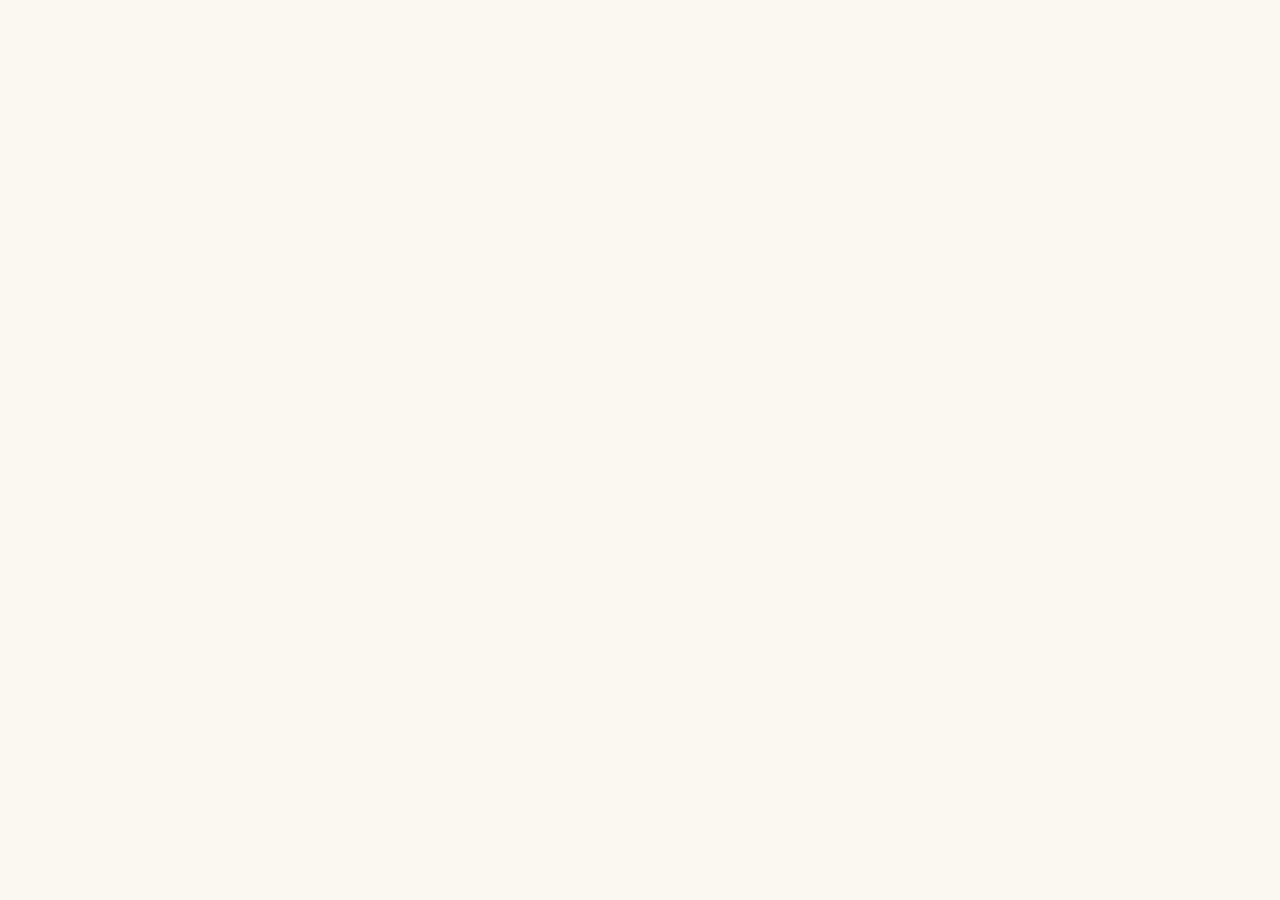
==== commit a92872f4: "Rebuild site around two offerings, drop yoga page, move booking to MePro Scrap-and-remake of every p" ====
--- a/index.html
+++ b/index.html
@@ -1,410 +1,102 @@
-<!DOCTYPE html>
+<!doctype html>
 <html lang="en">
 <head>
-<meta charset="UTF-8" />
+<meta charset="utf-8" />
 <meta name="viewport" content="width=device-width, initial-scale=1" />
-<title>Motahareh — Psychotherapy</title>
-<link rel="preconnect" href="https://fonts.googleapis.com" />
-<link rel="preconnect" href="https://fonts.gstatic.com" crossorigin />
-<link href="https://fonts.googleapis.com/css2?family=Cormorant+Garamond:ital,wght@0,300;0,400;0,500;1,300;1,400&family=Fraunces:ital,opsz,wght@0,9..144,300..500;1,9..144,300..500&family=Work+Sans:wght@300;400;500;600&display=swap" rel="stylesheet" />
-<link rel="stylesheet" href="styles.css" />
+<title>Motahareh — Integrative Psychotherapy & Spiritually Grounded Care</title>
+<meta name="description" content="A space to reconnect mind, body, spirit, and relationships — through integrative psychotherapy, embodied practice, and spiritually grounded care. Virtual sessions, insurance eligible in Ontario." />
+<link rel="canonical" href="https://motahareh.ca/index.html" />
+<meta property="og:type" content="website" />
+<meta property="og:site_name" content="Motahareh" />
+<meta property="og:title" content="Motahareh — Integrative Psychotherapy & Spiritually Grounded Care" />
+<meta property="og:description" content="A space to reconnect mind, body, spirit, and relationships — through integrative psychotherapy, embodied practice, and spiritually grounded care. Virtual sessions, insurance eligible in Ontario." />
+<meta property="og:url" content="https://motahareh.ca/index.html" />
+<link rel="preconnect" href="https://fonts.googleapis.com">
+<link rel="preconnect" href="https://fonts.gstatic.com" crossorigin>
+<link href="https://fonts.googleapis.com/css2?family=Instrument+Serif:ital@0;1&family=DM+Sans:opsz,wght@9..40,300;9..40,400;9..40,500;9..40,600&family=JetBrains+Mono:wght@400;500&display=swap" rel="stylesheet">
+<script src="https://cdn.tailwindcss.com"></script>
+<script>
+  tailwind.config = {
+    theme: {
+      extend: {
+        fontFamily: {
+          display: ['"Instrument Serif"', 'ui-serif', 'Georgia', 'serif'],
+          sans: ['"DM Sans"', 'ui-sans-serif', 'system-ui', 'sans-serif'],
+          mono: ['"JetBrains Mono"', 'ui-monospace', 'monospace'],
+        },
+        colors: {
+          sand:    { 50:'#fbf8f2', 100:'#f5efe3', 200:'#ece2cd', 300:'#dcceae', 400:'#c9b389' },
+          terra:   { 400:'#c8784f', 500:'#b8623a', 600:'#9c4f2b', 700:'#7a3d20' },
+          sage:    { 300:'#bcc7b1', 400:'#9caa8e', 500:'#7d8d6d', 600:'#5e6e51' },
+          forest:  { 700:'#2f3d31', 800:'#243024', 900:'#19211a' },
+          ink:     { DEFAULT:'#1f261f', soft:'#3a443a', mute:'#6a7268' },
+        },
+      }
+    }
+  }
+</script>
+<style>
+  html { scroll-behavior: smooth; }
+  section[id] { scroll-margin-top: 88px; }
+  body { background: #fbf8f2; color: #1f261f; font-family: 'DM Sans', system-ui, sans-serif; -webkit-font-smoothing: antialiased; }
+  .font-display { font-feature-settings: "ss01","ss02"; letter-spacing: -0.01em; }
+  .mono-label { font-family: 'JetBrains Mono', monospace; font-size: 11px; letter-spacing: 0.14em; text-transform: uppercase; }
+  .grain {
+    background-image:
+      radial-gradient(rgba(31,38,31,0.04) 1px, transparent 1px),
+      radial-gradient(rgba(31,38,31,0.025) 1px, transparent 1px);
+    background-size: 3px 3px, 7px 7px;
+    background-position: 0 0, 1px 2px;
+  }
+  details > summary { list-style: none; cursor: pointer; }
+  details > summary::-webkit-details-marker { display: none; }
+  .placeholder-img {
+    background-color: #ece2cd;
+    background-image: repeating-linear-gradient(135deg, rgba(31,38,31,0.06) 0 1px, transparent 1px 14px);
+  }
+  .ring-soft { box-shadow: inset 0 0 0 1px rgba(31,38,31,0.10); }
+  ::selection { background: #b8623a; color: #fbf8f2; }
+</style>
+
+<script src="https://unpkg.com/react@18.3.1/umd/react.development.js" integrity="sha384-hD6/rw4ppMLGNu3tX5cjIb+uRZ7UkRJ6BPkLpg4hAu/6onKUg4lLsHAs9EBPT82L" crossorigin="anonymous"></script>
+<script src="https://unpkg.com/react-dom@18.3.1/umd/react-dom.development.js" integrity="sha384-u6aeetuaXnQ38mYT8rp6sbXaQe3NL9t+IBXmnYxwkUI2Hw4bsp2Wvmx4yRQF1uAm" crossorigin="anonymous"></script>
+<script src="https://unpkg.com/@babel/standalone@7.29.0/babel.min.js" integrity="sha384-m08KidiNqLdpJqLq95G/LEi8Qvjl/xUYll3QILypMoQ65QorJ9Lvtp2RXYGBFj1y" crossorigin="anonymous"></script>
 </head>
 <body>
+<div id="root"></div>
 
-<nav class="top">
-  <div class="wrap">
-    <div class="brand"><span class="mark"></span> Motahareh<sup>RP</sup></div>
-    <button class="mobile-toggle" aria-label="Toggle menu">
-      <span></span><span></span><span></span>
-    </button>
-    <div class="nav-links">
-      <a href="#about">About</a>
-      <a href="#approach">Approach</a>
-      <a href="#services">Services</a>
-      <a href="#fees">Fees</a>
-      <a href="#writings">Writings</a>
-      <a href="#faq">FAQ</a>
-      <a href="#contact" class="btn btn-clay">Free 15-min consult →</a>
-    </div>
-  </div>
-</nav>
+<!-- Tailwind CDN class hints - keeps the JIT aware of classes that only appear inside the JSX files. -->
+<div hidden class="
+  bg-sand-50 bg-sand-100 bg-sand-200 bg-sand-50/90 bg-sand-100/60 bg-sand-100/70
+  bg-terra-400 bg-terra-500 bg-terra-600 bg-terra-500/60
+  bg-sage-300/30 bg-sage-400/40 bg-sage-500
+  bg-forest-700 bg-forest-800 bg-forest-900
+  bg-ink bg-ink/10 bg-ink/15 bg-ink/[0.03] bg-transparent
+  text-sand-50 text-sand-100 text-sand-200 text-sand-200/40 text-sand-200/60 text-sand-200/70 text-sand-200/80 text-sand-200/85
+  text-ink text-ink-soft text-ink-mute text-ink/15 text-ink/50
+  text-terra-400 text-terra-500/40 text-terra-500/50 text-terra-600
+  border-ink/8 border-ink/10 border-ink/15 border-ink/20 border-ink/40 border-sand-200/30 border-terra-500/30
+  divide-ink/10 divide-ink/15
+  decoration-ink/20 decoration-ink/30 decoration-current/30 decoration-sand-200/40 decoration-terra-400 decoration-terra-500
+  underline-offset-4 backdrop-blur-md rounded-sm rounded-full font-display font-medium font-mono
+  shadow-xl shadow-2xl shadow-ink/10 animate-pulse
+  max-w-[1280px] max-w-sm max-w-xl max-w-2xl max-w-3xl h-[72px] pt-[112px] min-h-[300px] min-h-[360px]
+  grid-cols-1 grid-cols-2 grid-cols-3 grid-cols-12 gap-px
+  md:grid-cols-2 md:grid-cols-3 md:grid-cols-4 lg:grid-cols-3
+  col-span-2 col-span-3 col-span-4 col-span-5 col-span-6 col-span-7 col-span-8 col-span-9 col-span-12
+  md:col-span-2 md:col-span-3 md:col-span-4 md:col-span-5 md:col-span-6 md:col-span-7 md:col-span-9
+  lg:col-span-4 lg:col-span-5 lg:col-span-7 lg:col-span-8
+  aspect-[3/4] aspect-[4/3] aspect-[4/5] md:aspect-square
+  opacity-20 opacity-30 opacity-50 opacity-60 opacity-[0.07]
+  hover:bg-sand-100 hover:bg-ink hover:bg-terra-600 hover:bg-forest-800 hover:bg-ink/[0.03]
+  hover:text-ink hover:text-sand-50 hover:text-terra-600 hover:border-ink/40
+  hover:translate-y-[-2px] hover:decoration-terra-400
+  group-hover:text-terra-600 group-hover:text-terra-400 group-hover:translate-x-1 group-hover:translate-x-0.5
+  group-hover:decoration-terra-500 group-open:rotate-45
+  rotate-45 rotate-180
+"></div>
 
-<!-- HERO -->
-<header class="hero">
-  <div class="hero-sun"></div>
-  <div class="wrap">
-    <div class="hero-grid">
-      <div class="hero-left">
-        <div class="eyebrow">Psychotherapy · Toronto &amp; Online</div>
-        <h1 class="display">
-          A quiet room<br/>
-          for the parts<br/>
-          of you that <em>seek<br/>meaning.</em>
-        </h1>
-      </div>
-      <div class="hero-right">
-        <p class="lead">
-          Spiritually-attuned psychotherapy for adults working through transition, grief, identity and the larger questions that arrive in between.
-        </p>
-        <div class="hero-cta">
-          <a href="#contact" class="btn btn-clay">Book a free 15-min consultation <span class="arrow">→</span></a>
-          <a href="#approach" class="btn btn-ghost">Read the approach</a>
-        </div>
-        <div class="farsi-tag">Sessions offered in English &amp; <span>فارسی</span></div>
-      </div>
-    </div>
-    <div class="hero-meta">
-      <div class="meta-item"><div class="k">Practice</div><div class="v">Depth &amp; <em>individual</em> therapy</div></div>
-      <div class="meta-item"><div class="k">Modality</div><div class="v">In-person &amp; <em>secure video</em></div></div>
-      <div class="meta-item"><div class="k">Sessions</div><div class="v">50 minutes, <em>weekly</em></div></div>
-      <div class="meta-item"><div class="k">Now accepting</div><div class="v">New clients, <em>Spring 2026</em></div></div>
-    </div>
-  </div>
-</header>
-
-<div class="marquee">
-  <span>Registered Psychotherapist · CRPO</span>
-  <span>English &amp; فارسی</span>
-  <span>Toronto &amp; online across Ontario</span>
-  <span>Now accepting · Spring 2026</span>
-</div>
-
-<!-- ABOUT -->
-<section id="about" class="about">
-  <div class="wrap">
-    <div class="about-head">
-      <div class="section-label"><span class="num">§ 01</span> About</div>
-      <h2 class="section-title">A practice rooted in <em>presence,</em> attention, and the slow work of knowing oneself.</h2>
-    </div>
-    <div class="about-body">
-      <div class="portrait-wrap">
-        <div class="portrait"></div>
-        <div class="portrait-chip"><span>●</span> Now accepting new clients</div>
-      </div>
-      <div class="about-prose">
-        <p>I work with adults who are in the middle of something — a loss, a becoming, a quiet unraveling that hasn't yet found its words. Therapy with me is less a set of techniques and more a shared attention: a turning toward what is already here, patiently, <em>without hurry.</em></p>
-        <p>My orientation is integrative and spiritually-attuned. I draw from psychodynamic, existential and somatic traditions, and I hold room for the religious, mystical and cultural lineages my clients bring with them.</p>
-        <div class="signature">— Motahareh</div>
-      </div>
-      <aside class="about-card">
-        <h4>Training &amp; credentials</h4>
-        <ul class="cred-list">
-          <li><span class="y">2024</span><div><strong>Advanced Certificate</strong> — Contemplative Psychotherapy Institute</div></li>
-          <li><span class="y">2019</span><div><strong>Registered Psychotherapist</strong> — CRPO, Ontario</div></li>
-          <li><span class="y">2017</span><div><strong>M.A. Counselling Psychology</strong> — University of Toronto</div></li>
-          <li><span class="y">2015</span><div><strong>B.A. Psychology &amp; Religious Studies</strong> — McGill</div></li>
-          <li><span class="y">Ongoing</span><div><strong>Clinical supervision</strong> — Dr. [Name], Jungian analyst</div></li>
-        </ul>
-      </aside>
-    </div>
-  </div>
-</section>
-
-<!-- APPROACH -->
-<section id="approach" class="approach">
-  <div class="wrap">
-    <div class="section-label"><span class="num">§ 02</span> The approach</div>
-    <h2 class="section-title">Three commitments I bring to <em>every hour.</em></h2>
-    <p class="approach-intro">Modern psychotherapy learned a great deal in the last century — and quietly set aside a great deal too. My practice tries to hold both: the rigor of contemporary clinical work, and the older wisdom about meaning, ritual, and the depth of a human life.</p>
-    <div class="pillars">
-      <div class="pillar">
-        <div class="num">i.</div>
-        <h3>Depth <em>before</em> speed.</h3>
-        <p>Real change is rarely linear. I keep a slow tempo — enough silence for something true to surface, enough structure to make that surfacing useable in your week.</p>
-      </div>
-      <div class="pillar">
-        <div class="num">ii.</div>
-        <h3>Soul-aware, <em>science-informed.</em></h3>
-        <p>Evidence-based technique and spiritual seriousness are not rivals. I hold both without collapsing one into the other, and without bypass.</p>
-      </div>
-      <div class="pillar">
-        <div class="num">iii.</div>
-        <h3>Culturally <em>at home.</em></h3>
-        <p>Persian, diasporic, multi-religious, queer, grieving, becoming. Bring the whole of your story — nothing here needs translation.</p>
-      </div>
-    </div>
-  </div>
-</section>
-
-<!-- SERVICES -->
-<section id="services" class="services">
-  <div class="wrap">
-    <div class="section-label"><span class="num">§ 03</span> What I offer</div>
-    <h2 class="section-title">Therapy, <em>shaped around you.</em></h2>
-    <div class="svc-grid">
-      <div class="svc-card">
-        <div class="svc-num">i.</div>
-        <h3>Depth <em>individual therapy</em></h3>
-        <p>Weekly open-ended work for adults looking to understand themselves at the level of pattern, inheritance, and undertow.</p>
-        <div class="svc-tags">
-          <span class="svc-tag">50 min</span>
-          <span class="svc-tag">Weekly</span>
-          <span class="svc-tag">Ongoing</span>
-        </div>
-      </div>
-      <div class="svc-card">
-        <div class="svc-num">ii.</div>
-        <h3>Grief &amp; <em>life transitions</em></h3>
-        <p>Loss, divorce, migration, career change — the seasons that ask us to reconfigure who we are and how we belong.</p>
-        <div class="svc-tags">
-          <span class="svc-tag">50 min</span>
-          <span class="svc-tag">12–24 sessions</span>
-        </div>
-      </div>
-      <div class="svc-card">
-        <div class="svc-num">iii.</div>
-        <h3>Anxiety &amp; <em>inner unrest</em></h3>
-        <p>Work with anxiety not as a symptom to silence, but as a messenger — learning its language while regaining a steady floor.</p>
-        <div class="svc-tags">
-          <span class="svc-tag">50 min</span>
-          <span class="svc-tag">Short or long-term</span>
-        </div>
-      </div>
-      <div class="svc-card">
-        <div class="svc-num">iv.</div>
-        <h3>Spiritual &amp; <em>existential inquiry</em></h3>
-        <p>For those wrestling with meaning, faith transitions, and the place of mystery and the sacred in a mental-health frame.</p>
-        <div class="svc-tags">
-          <span class="svc-tag">50 min</span>
-          <span class="svc-tag">Ongoing</span>
-        </div>
-      </div>
-      <div class="svc-card">
-        <div class="svc-num">v.</div>
-        <h3>Identity &amp; <em>cultural threshold</em></h3>
-        <p>For children of diaspora, those between languages, anyone carrying more than one culture in a single body.</p>
-        <div class="svc-tags">
-          <span class="svc-tag">50 min</span>
-          <span class="svc-tag">Ongoing</span>
-          <span class="svc-tag">EN / فارسی</span>
-        </div>
-      </div>
-      <div class="svc-card">
-        <div class="svc-num">vi.</div>
-        <h3>Relational <em>patterns</em></h3>
-        <p>Individual work focused on how we love, attach, withdraw, return — and how those patterns are asking to change.</p>
-        <div class="svc-tags">
-          <span class="svc-tag">50 min</span>
-          <span class="svc-tag">Ongoing</span>
-        </div>
-      </div>
-    </div>
-  </div>
-</section>
-
-<!-- FEES -->
-<section id="fees" class="fees">
-  <div class="wrap">
-    <div class="section-label"><span class="num">§ 04</span> Fees &amp; access</div>
-    <h2 class="section-title">Transparent pricing. <em>Reserved spots</em> for those who need them.</h2>
-    <div class="fee-grid">
-      <div class="fee-card">
-        <div class="fee-tag">Consultation</div>
-        <div class="price">Free<sub>/ 15 min</sub></div>
-        <ul class="fee-meta">
-          <li>Phone or secure video</li>
-          <li>Mutual fit, no pressure</li>
-          <li>Usually same-week availability</li>
-        </ul>
-      </div>
-      <div class="fee-card featured">
-        <span class="featured-badge">Standard</span>
-        <div class="fee-tag">Weekly session</div>
-        <div class="price">$195<sub>/ 50 min</sub></div>
-        <ul class="fee-meta">
-          <li>Weekly cadence, on-going</li>
-          <li>Receipts for RP coverage</li>
-          <li>In-person &amp; secure video</li>
-          <li>Most extended-health plans cover partially</li>
-        </ul>
-      </div>
-      <div class="fee-card">
-        <div class="fee-tag">Sliding scale</div>
-        <div class="price">$120+<sub>/ 50 min</sub></div>
-        <ul class="fee-meta">
-          <li>A small number of spots held</li>
-          <li>Students, newcomers, reduced-income</li>
-          <li>Opened by conversation</li>
-        </ul>
-      </div>
-    </div>
-    <p class="fees-footnote">Sessions are direct-billed privately. I'm glad to help you make sense of what your plan covers before we begin.</p>
-  </div>
-</section>
-
-<!-- TESTIMONIALS -->
-<section class="testimonials">
-  <div class="wrap">
-    <div class="section-label"><span class="num">§ 05</span> In their words</div>
-    <h2 class="section-title">Anonymous reflections from <em>past clients.</em></h2>
-    <div class="testimonials-grid">
-      <div class="tm-card">
-        <div class="stars">✦ ✦ ✦ ✦ ✦</div>
-        <p>"Motahareh held a space I didn't know I was allowed to ask for. Her listening has a patience that feels almost religious."</p>
-        <div class="tm-author"><div class="avatar">A</div><div><div class="who">A., 34</div><div class="what">Two years of depth work</div></div></div>
-      </div>
-      <div class="tm-card">
-        <div class="stars">✦ ✦ ✦ ✦ ✦</div>
-        <p>"I came in for anxiety and left with a whole new relationship to my own life. The work was slow — nothing about that was wasted."</p>
-        <div class="tm-author"><div class="avatar">H</div><div><div class="who">H., 41</div><div class="what">Anxiety &amp; transitions</div></div></div>
-      </div>
-      <div class="tm-card">
-        <div class="stars">✦ ✦ ✦ ✦ ✦</div>
-        <p>"Rare among therapists in how she holds the spiritual and the psychological in the same hand, without collapsing one into the other."</p>
-        <div class="tm-author"><div class="avatar">S</div><div><div class="who">S., 29</div><div class="what">Faith &amp; meaning work</div></div></div>
-      </div>
-    </div>
-  </div>
-</section>
-
-<!-- WRITINGS -->
-<section id="writings" class="writings">
-  <div class="wrap">
-    <div class="section-label"><span class="num">§ 06</span> Writings</div>
-    <h2 class="section-title">Field notes from the <em>consulting room.</em></h2>
-    <div class="writings-layout">
-      <a href="#" class="feature-article">
-        <div>
-          <div class="date">April 2026 · 6 min read</div>
-          <h3>On the <em>usefulness of grief</em> when it refuses a clean ending.</h3>
-        </div>
-        <div>
-          <p>Why we are quicker to medicalize sorrow than let it teach us something, and what the slow version of grieving might offer in return.</p>
-          <span class="link">Read essay →</span>
-        </div>
-      </a>
-      <div class="article-list">
-        <a class="article-row" href="#">
-          <div class="date">March 2026 · 4 min read</div>
-          <h4>Prayer is not a <em>coping skill.</em></h4>
-          <p>On holding the spiritual life seriously in a therapy room — without reducing it to self-care.</p>
-        </a>
-        <a class="article-row" href="#">
-          <div class="date">February 2026 · 8 min read</div>
-          <h4>Between two languages, <em>a third one.</em></h4>
-          <p>Notes from clinical work with Persian-speaking clients, and the particular ways home gets lost and remade.</p>
-        </a>
-        <a class="article-row" href="#">
-          <div class="date">January 2026 · 5 min read</div>
-          <h4>The <em>first</em> fifteen minutes.</h4>
-          <p>What a consultation call can and cannot tell you — and what to listen for when choosing a therapist.</p>
-        </a>
-        <a class="article-row" href="#">
-          <div class="date">December 2025 · 7 min read</div>
-          <h4>Winter is <em>not</em> a problem to solve.</h4>
-          <p>On seasonal grief, the liturgies of rest, and what we miss when we try to optimize the darker months.</p>
-        </a>
-      </div>
-    </div>
-    <div class="writings-foot">
-      <span class="note">Published occasionally, with care.</span>
-      <a href="#" class="all-essays">Read all essays →</a>
-    </div>
-  </div>
-</section>
-
-<!-- FAQ -->
-<section id="faq" class="faq">
-  <div class="wrap">
-    <div style="text-align:center;">
-      <div class="section-label" style="justify-content:center;"><span class="num">§ 07</span> Questions</div>
-      <h2 class="section-title" style="margin:0 auto;">What people <em>ask first.</em></h2>
-    </div>
-    <div class="faq-wrap">
-      <details class="faq-item" open>
-        <summary class="faq-q"><h3>What does a first session look like?</h3><span class="plus">+</span></summary>
-        <div class="faq-a"><p>The first session is less about diagnosis and more about meeting. I'll ask what brought you now, what you've already tried, and what you hope this work will slowly change. You're also meeting me — deciding whether my presence is one you can think alongside. No commitment is made at the end of the first hour.</p></div>
-      </details>
-      <details class="faq-item">
-        <summary class="faq-q"><h3>Do you work with religious and spiritual clients?</h3><span class="plus">+</span></summary>
-        <div class="faq-a"><p>Yes — and I'm glad to work with clients whose relationship to faith is complicated, ambivalent, or post-religious. What I don't do is treat spirituality as a symptom or bypass. It belongs in the room.</p></div>
-      </details>
-      <details class="faq-item">
-        <summary class="faq-q"><h3>How long does therapy usually take?</h3><span class="plus">+</span></summary>
-        <div class="faq-a"><p>It depends on what we're working with. Some people come for a focused season of 12–20 sessions; others stay for years because depth work unfolds at its own speed. We revisit the question together, out loud, every few months.</p></div>
-      </details>
-      <details class="faq-item">
-        <summary class="faq-q"><h3>Is this covered by insurance?</h3><span class="plus">+</span></summary>
-        <div class="faq-a"><p>Most extended-health plans in Ontario cover Registered Psychotherapist services at least partially. I provide receipts after each session and am glad to help you read your plan before you commit.</p></div>
-      </details>
-      <details class="faq-item">
-        <summary class="faq-q"><h3>Can sessions be held in Farsi?</h3><span class="plus">+</span></summary>
-        <div class="faq-a"><p>Yes. Sessions can be held entirely in Farsi, entirely in English, or — as many of my clients prefer — moving between the two as the inner work requires.</p></div>
-      </details>
-    </div>
-  </div>
-</section>
-
-<!-- CONTACT -->
-<section id="contact" class="contact">
-  <div class="wrap">
-    <div class="section-label"><span class="num">§ 08</span> Begin</div>
-    <h2 class="section-title">Book a free <em>15-minute</em> consultation.</h2>
-    <div class="contact-grid">
-      <div>
-        <p class="contact-intro">Tell me a little about what's bringing you in. I read every message myself and reply within two working days.</p>
-        <div class="contact-points">
-          <div class="contact-point"><div class="k">Email</div><div class="v">hello@motahareh.ca</div></div>
-          <div class="contact-point"><div class="k">Phone</div><div class="v">+1 (416) 000-0000</div></div>
-          <div class="contact-point"><div class="k">Studio</div><div class="v">Toronto · ON</div></div>
-          <div class="contact-point"><div class="k">Hours</div><div class="v">Mon – Thu · 10am – 7pm</div></div>
-        </div>
-      </div>
-      <form class="inquiry" id="contactForm">
-        <h4>Request a consultation</h4>
-        <p class="form-lede">Short and simple. Anything shared is confidential.</p>
-        <div><label for="name">Your name</label><input type="text" id="name" name="name" placeholder="Leyla Sadeghi" required /></div>
-        <div><label for="email">Email</label><input type="email" id="email" name="email" placeholder="leyla@example.com" required /></div>
-        <div>
-          <label for="language">Preferred language</label>
-          <select id="language" name="language">
-            <option>English</option>
-            <option>فارسی (Farsi)</option>
-            <option>Either / both</option>
-          </select>
-        </div>
-        <div>
-          <label for="interest">Interested in</label>
-          <select id="interest" name="interest">
-            <option>Depth individual therapy</option>
-            <option>Grief &amp; life transitions</option>
-            <option>Anxiety &amp; inner unrest</option>
-            <option>Spiritual &amp; existential inquiry</option>
-            <option>Identity &amp; cultural threshold</option>
-            <option>Relational patterns</option>
-            <option>Not sure yet</option>
-          </select>
-        </div>
-        <div><label for="message">A brief note (optional)</label><textarea id="message" name="message" rows="3" placeholder="What is bringing you here, in a sentence or two?"></textarea></div>
-        <div class="form-success" id="formSuccess">Thank you — your message has been sent. I'll be in touch within two working days.</div>
-        <button class="submit" type="submit">Send request →</button>
-      </form>
-    </div>
-  </div>
-</section>
-
-<footer class="foot">
-  <div class="wrap">
-    <div>
-      <div class="brand"><span class="mark"></span> Motahareh</div>
-      <p class="f-copy">A depth-oriented, spiritually-attuned psychotherapy practice based in Toronto, serving clients in Ontario in English and فارسی.</p>
-    </div>
-    <div class="f-links">
-      <a href="#about">About</a>
-      <a href="#approach">Approach</a>
-      <a href="#services">Services</a>
-      <a href="#fees">Fees</a>
-      <a href="#writings">Writings</a>
-      <a href="#faq">FAQ</a>
-      <a href="#contact">Contact</a>
-    </div>
-    <div class="f-legal">
-      Registered Psychotherapist<br/>CRPO · Ontario<br/><br/>English &amp; فارسی
-    </div>
-  </div>
-  <div class="foot-bottom">© 2026 Motahareh <span>·</span> All rights reserved <span>·</span> motahareh.ca</div>
-</footer>
-
-<script src="script.js"></script>
+<script type="text/babel" src="shared.jsx"></script>
+<script type="text/babel" src="home.jsx"></script>
 </body>
 </html>
